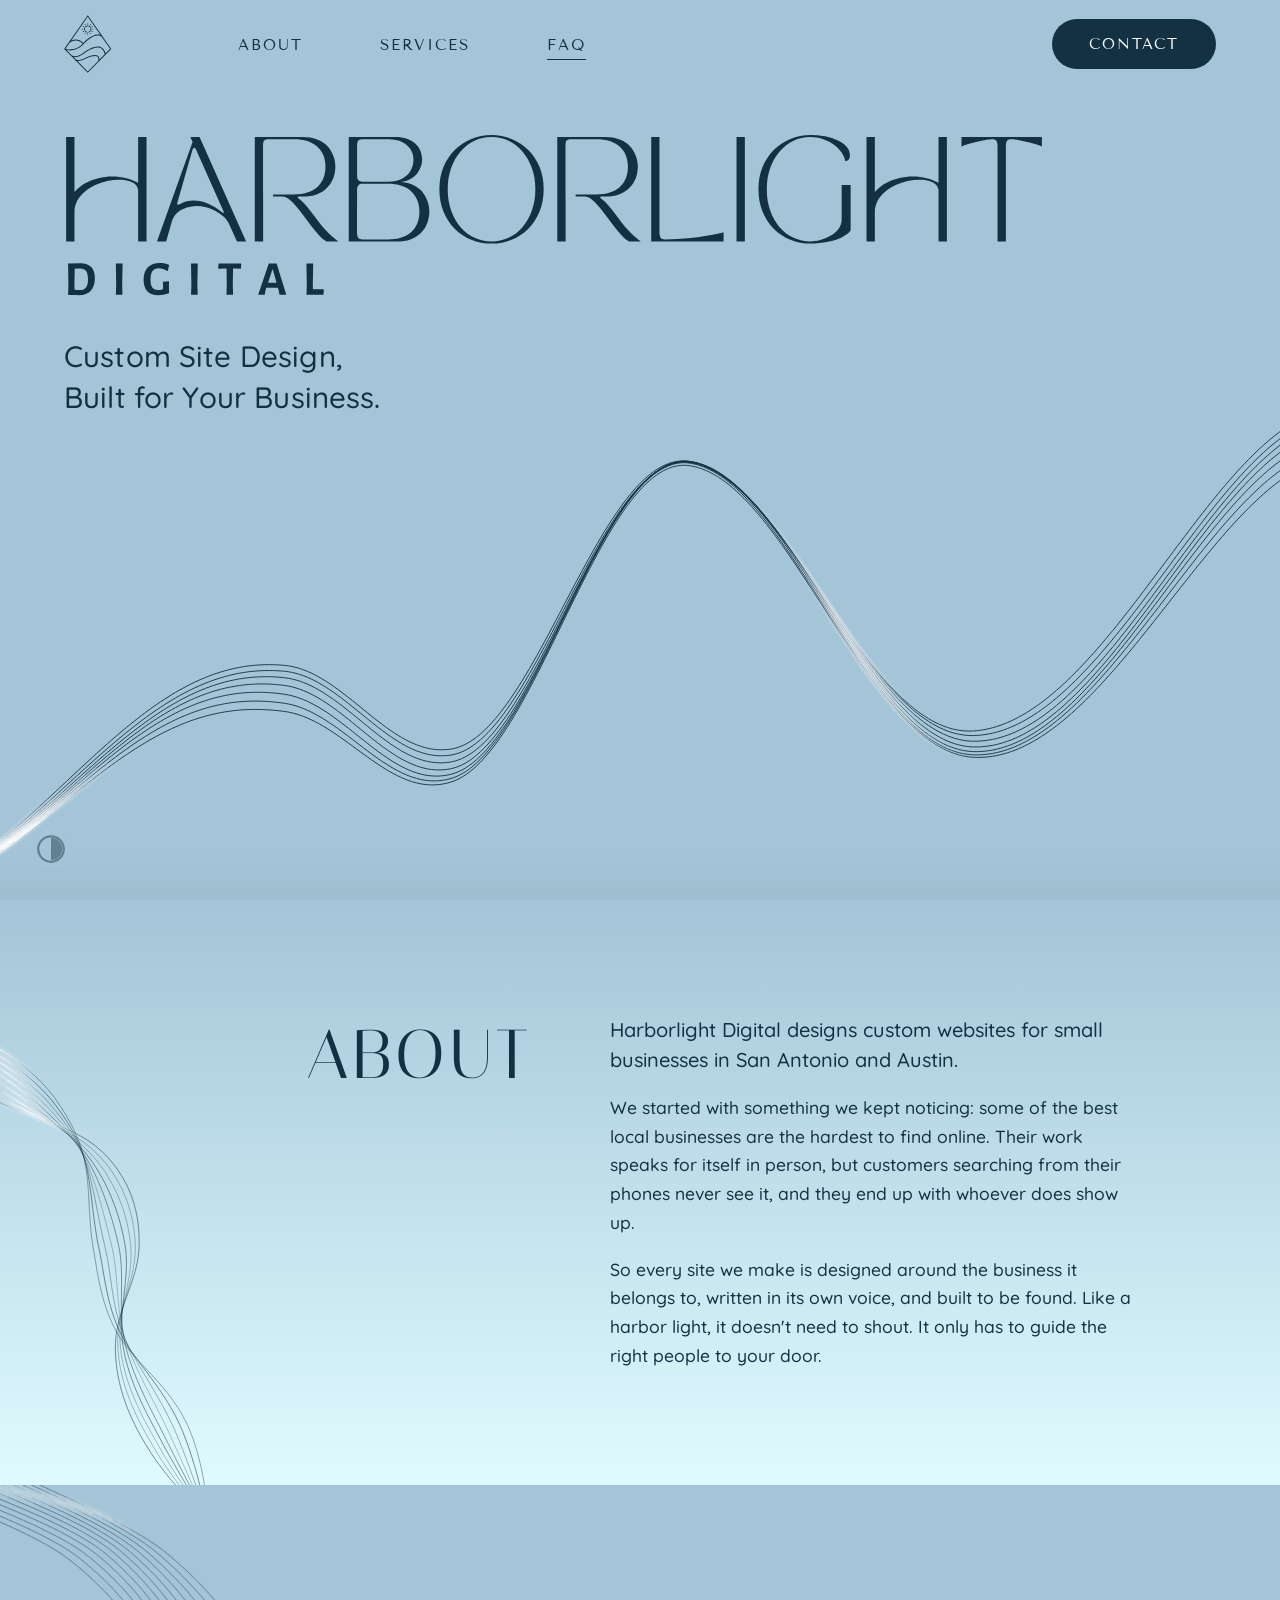
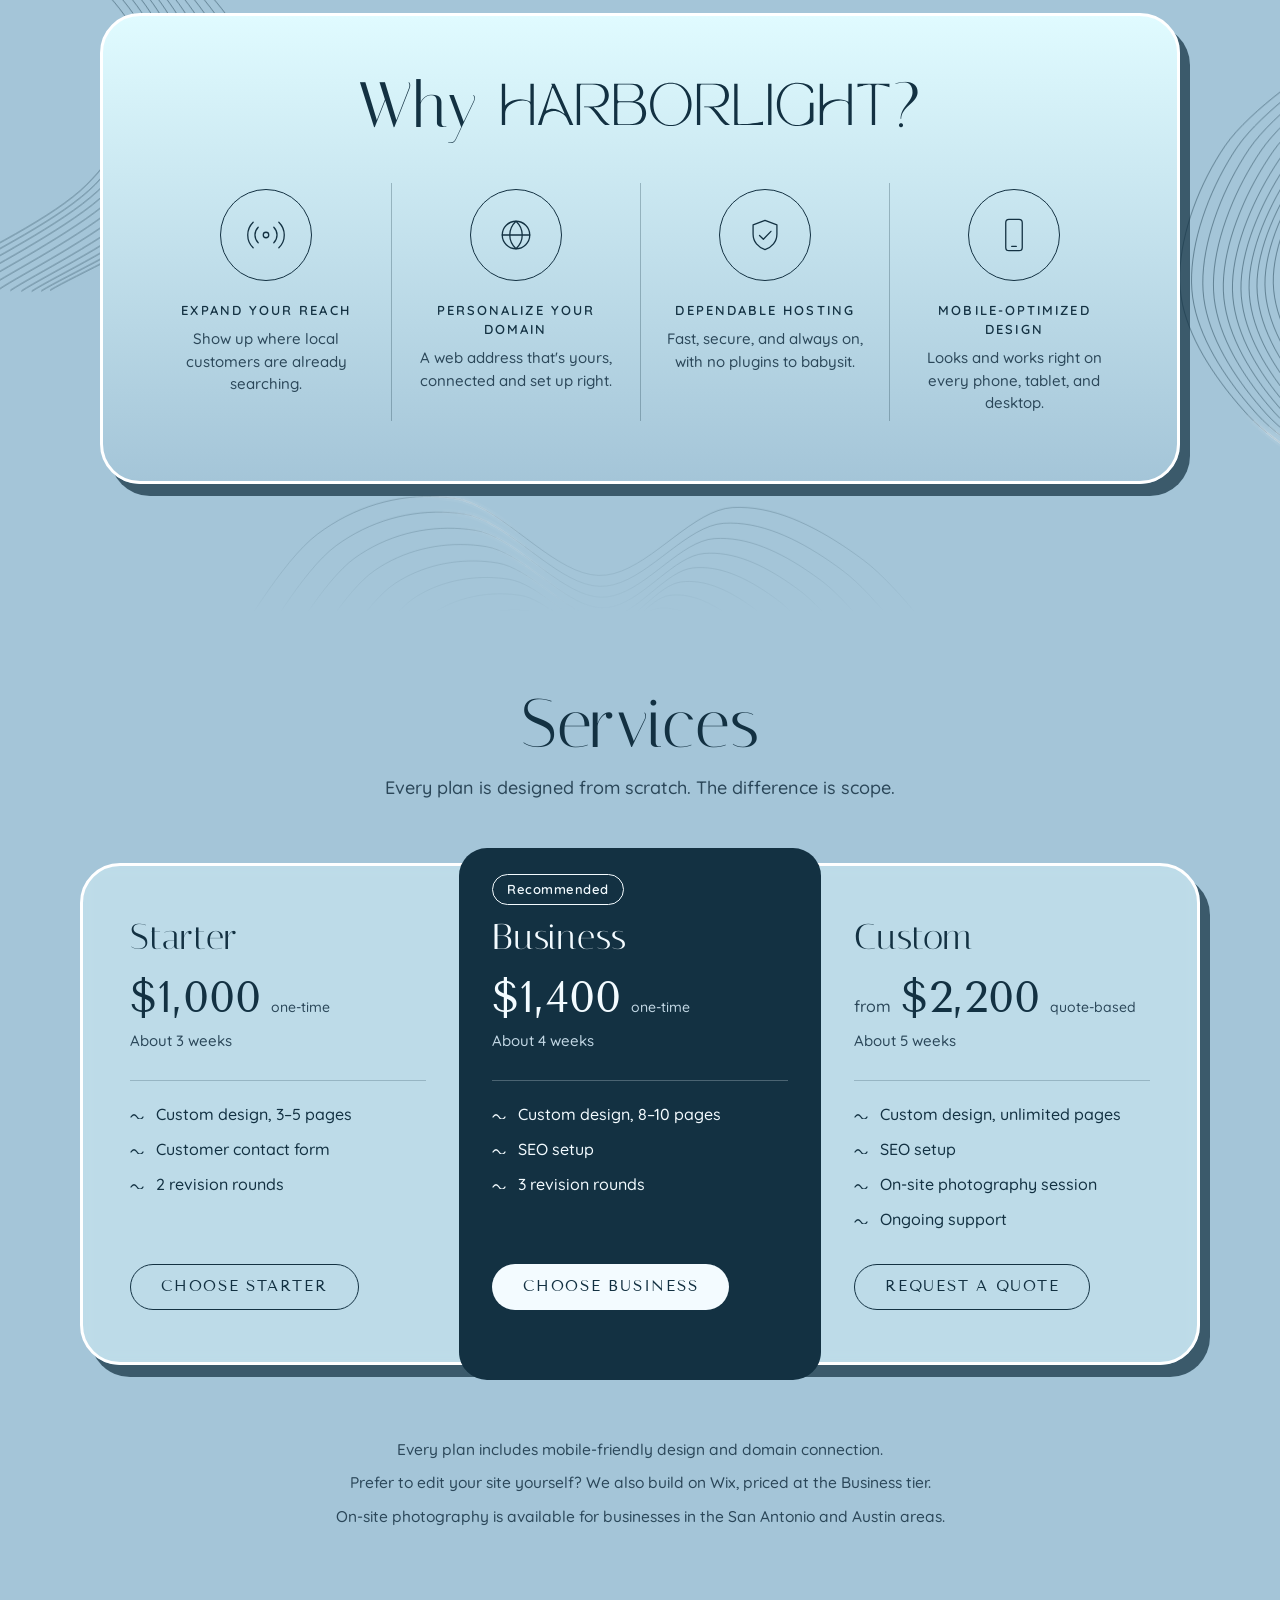
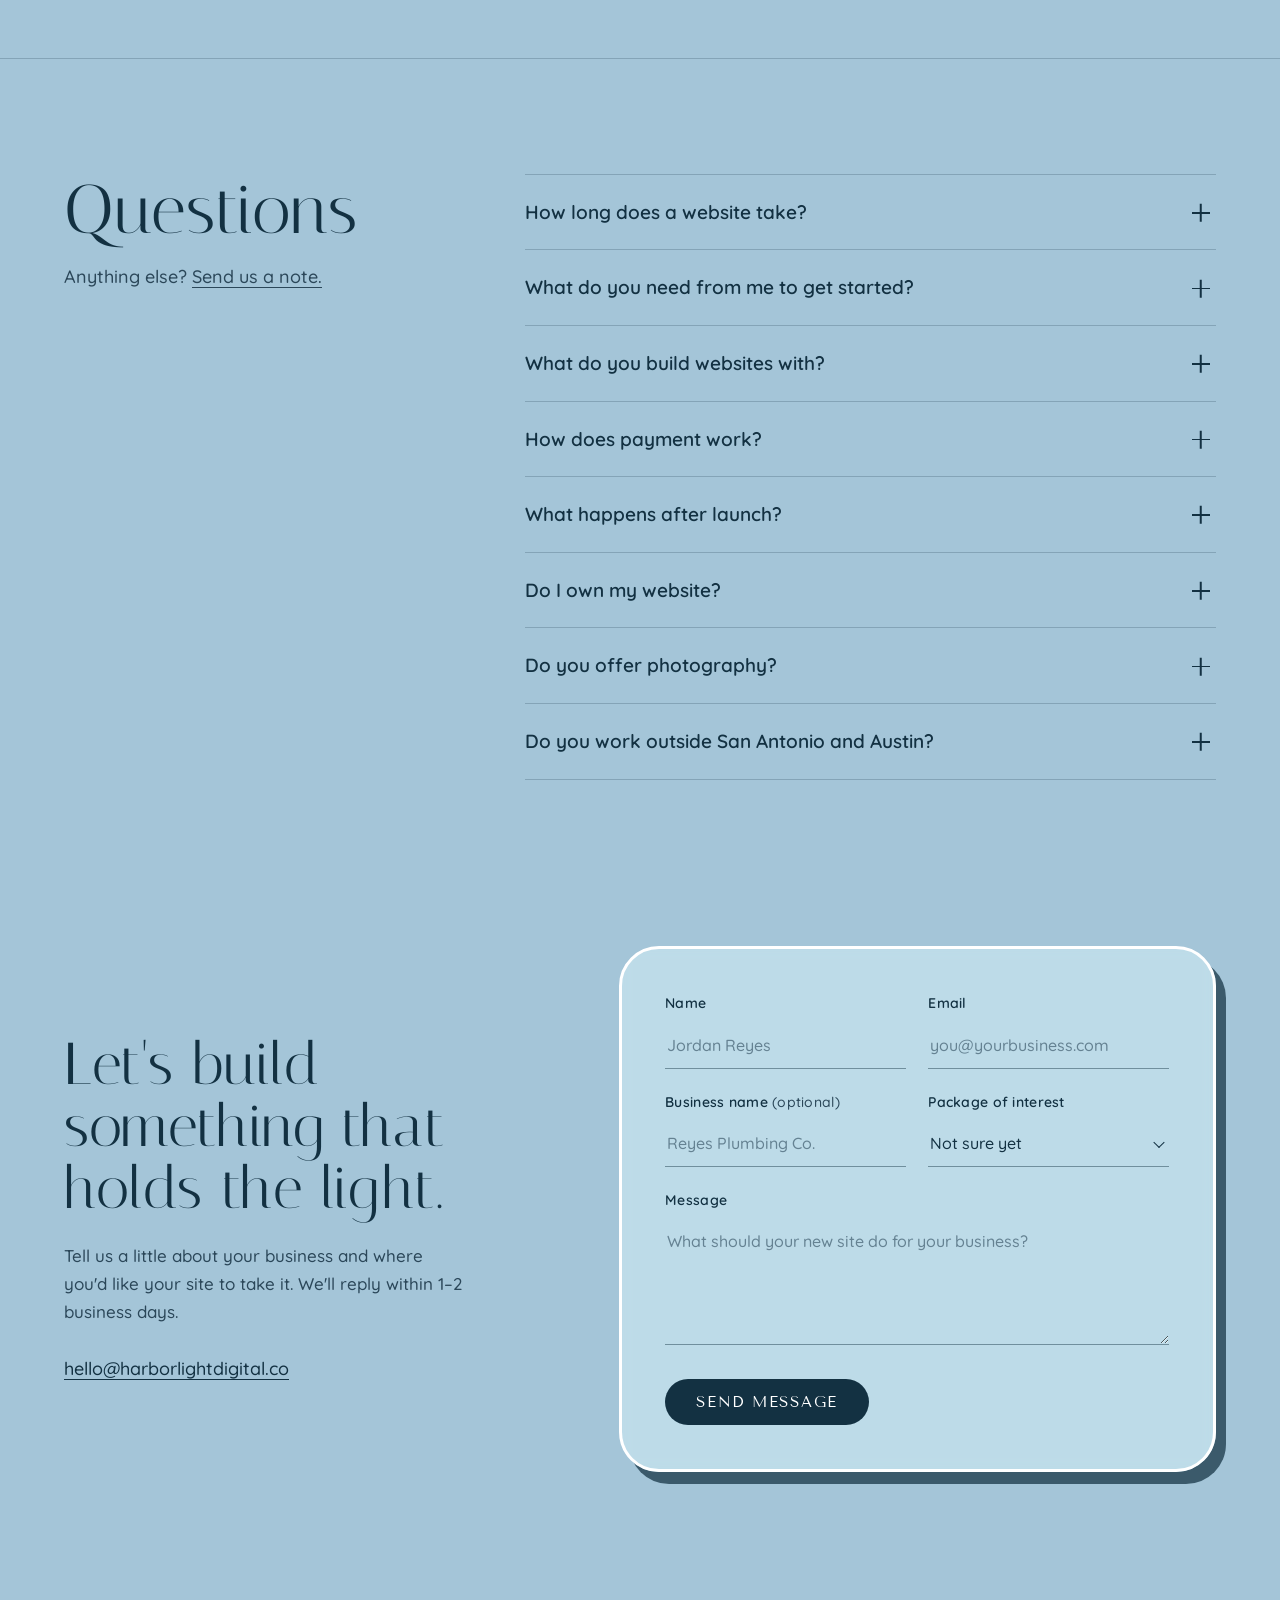
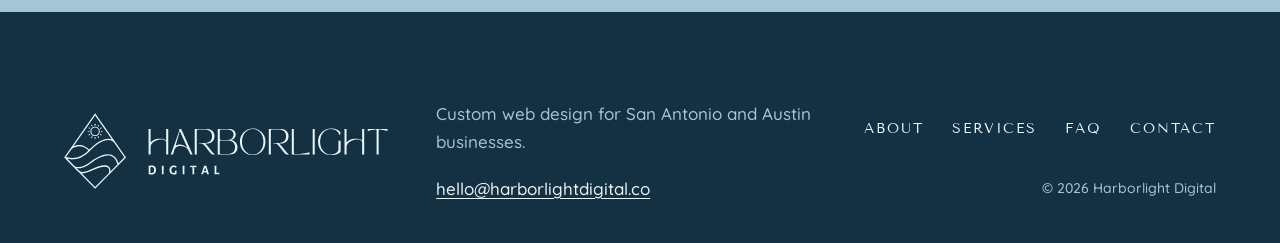
==== index.html @ 5f859af9 "Launch Harborlight Digital website" ====
<!doctype html>
<html lang="en">
<head>
  <meta charset="utf-8">
  <meta name="viewport" content="width=device-width, initial-scale=1">
  <title>Harborlight Digital | Custom Websites for San Antonio &amp; Austin Businesses</title>
  <meta name="description" content="Harborlight Digital designs custom websites for small businesses in San Antonio and Austin. Built to be found, designed around your business, supported after launch.">
  <link rel="canonical" href="https://harborlightdigital.co/">
  <meta name="theme-color" content="#a4c5d8" media="(prefers-color-scheme: light)">
  <meta name="theme-color" content="#1a3141" media="(prefers-color-scheme: dark)">

  <meta property="og:type" content="website">
  <meta property="og:site_name" content="Harborlight Digital">
  <meta property="og:title" content="Harborlight Digital | Custom Site Design, Built for Your Business">
  <meta property="og:description" content="Custom websites for small businesses in San Antonio and Austin.">
  <meta property="og:url" content="https://harborlightdigital.co/">
  <meta property="og:image" content="https://harborlightdigital.co/og-image.png">
  <meta name="twitter:card" content="summary_large_image">

  <link rel="icon" href="favicon.svg" type="image/svg+xml">
  <link rel="icon" href="favicon-32.png" sizes="32x32" type="image/png">
  <link rel="apple-touch-icon" href="apple-touch-icon.png">

  <link rel="preload" href="italiana-400.woff2" as="font" type="font/woff2" crossorigin>
  <link rel="preload" href="quicksand-500.woff2" as="font" type="font/woff2" crossorigin>
  <link rel="stylesheet" href="styles.css">

  <script>
    /* Set the theme before the page paints: saved choice first, then the device setting. */
    (function () {
      var saved = null;
      try { saved = localStorage.getItem('hl-theme'); } catch (e) {}
      var dark = saved ? saved === 'dark' : window.matchMedia('(prefers-color-scheme: dark)').matches;
      document.documentElement.setAttribute('data-theme', dark ? 'dark' : 'light');
    })();
  </script>

  <script type="application/ld+json">
  {
    "@context": "https://schema.org",
    "@type": "ProfessionalService",
    "name": "Harborlight Digital",
    "url": "https://harborlightdigital.co/",
    "logo": "https://harborlightdigital.co/logo-mark.svg",
    "description": "Custom website design for small businesses in San Antonio and Austin.",
    "email": "hello@harborlightdigital.co",
    "areaServed": [
      { "@type": "City", "name": "San Antonio" },
      { "@type": "City", "name": "Austin" }
    ],
    "priceRange": "$1,000 - $2,200+"
  }
  </script>
</head>
<body>
<svg class="sprite" aria-hidden="true" focusable="false" xmlns="http://www.w3.org/2000/svg"><symbol id="hl-mark" viewBox="398.8 320.9 702.5 858.2"><g fill="currentColor"><path d="M 969.33 636.99 L 750 322.93 L 400.78 822.99 L 552.95 977.31 C 554.68 979.18 556.42 980.95 558.16 982.61 L 750 1177.14 L 1099.22 822.99 L 969.86 637.76 L 970 637.61 C 969.78 637.4 969.55 637.2 969.33 636.99 Z M 938.27 617.61 C 925.53 612.8 911.34 610.46 896.07 610.77 C 853.04 611.64 781.75 633.88 684.93 733.73 C 675.87 724.56 656.38 707.1 629.16 694.95 C 599.5 681.72 555.81 673.04 505.84 697.64 L 750 348.01 Z M 486.63 726.86 C 531.2 694.5 576.93 688.32 622.54 708.48 C 647.9 719.7 666.32 736.36 674.45 744.58 C 621.29 798.49 561.79 827.01 497.5 829.39 C 461.68 830.73 433.98 823.12 421.25 818.74 L 486.01 726.02 Z M 562.35 965.3 L 561.78 965.81 L 540.17 943.9 C 546.68 945.12 554.28 945.96 562.92 945.96 C 591.52 945.96 637.89 936.47 696.4 891.29 C 740.68 857.1 852.02 780.36 929.24 806.28 C 963.83 817.89 988.33 849.37 1002.07 899.85 L 1003.71 899.4 L 923.79 980.45 C 924.69 955.06 917.64 936.36 902.65 924.77 C 864.67 895.38 787.27 921.26 729.04 948.14 C 619.41 998.73 590.06 996.62 562.35 965.3 Z M 597.61 1002.14 C 601.04 1002.6 604.57 1002.84 608.25 1002.84 C 610.87 1002.84 613.56 1002.73 616.32 1002.51 C 642.42 1000.44 678.02 988.26 735.34 961.8 C 812.33 926.28 868.47 917.35 893.44 936.67 C 907.34 947.42 911.84 967.92 906.89 997.58 L 750 1156.68 Z M 1080.61 821.42 L 1014.46 888.5 C 998.92 837.17 971.89 804.71 934.03 792.01 C 852.97 764.8 744.59 835.07 687.2 879.39 C 632.66 921.5 590.16 930.65 564.12 930.91 C 536.22 931.19 520.78 921.59 520.63 921.49 L 519.62 923.07 L 436.46 838.73 C 450.12 841.88 468.05 844.61 489.07 844.61 C 491.75 844.61 494.48 844.56 497.25 844.47 C 545.83 842.83 618.75 825.1 690.28 749.88 C 730.65 707.43 769.95 675.25 807.09 654.23 C 839.42 635.93 869.45 626.38 896.36 625.83 C 921.86 625.32 943.72 633.12 959.51 648.43 L 959.66 648.27 Z M 1080.61 821.42 "/><path d="M 749.98 475.42 C 720.75 475.42 696.95 499.21 696.95 528.46 C 696.95 557.7 720.75 581.52 749.98 581.52 C 779.23 581.52 803.05 557.7 803.05 528.46 C 803.05 499.21 779.23 475.42 749.98 475.42 Z M 749.98 570.9 C 726.59 570.9 707.54 551.86 707.54 528.46 C 707.54 505.06 726.59 486.01 749.98 486.01 C 773.38 486.01 792.43 505.06 792.43 528.46 C 792.43 551.86 773.38 570.9 749.98 570.9 Z M 749.98 570.9 "/><path d="M 749.98 464.8 C 752.91 464.8 755.29 462.42 755.29 459.5 L 755.29 448.91 C 755.29 445.98 752.93 443.6 749.98 443.6 C 747.04 443.6 744.68 445.98 744.68 448.91 L 744.68 459.52 C 744.68 462.45 747.07 464.8 749.98 464.8 Z M 749.98 464.8 "/><path d="M 710.91 471.41 C 711.89 473.12 713.66 474.05 715.52 474.05 C 716.42 474.05 717.34 473.82 718.16 473.34 C 720.69 471.88 721.56 468.62 720.1 466.1 L 714.79 456.91 C 713.33 454.38 710.07 453.51 707.54 454.97 C 705.02 456.43 704.14 459.69 705.61 462.22 Z M 710.91 471.41 "/><path d="M 692.94 489.38 L 683.75 484.07 C 681.22 482.61 677.96 483.48 676.5 486.01 C 675.04 488.54 675.91 491.8 678.44 493.26 L 687.62 498.57 C 688.47 499.05 689.37 499.27 690.27 499.27 C 692.09 499.27 693.89 498.32 694.88 496.63 C 696.34 494.1 695.46 490.84 692.94 489.38 Z M 692.94 489.38 "/><path d="M 686.34 528.46 C 686.34 525.54 683.95 523.15 681.03 523.15 L 670.44 523.15 C 667.52 523.15 665.12 525.54 665.12 528.46 C 665.12 531.38 667.52 533.77 670.44 533.77 L 681.05 533.77 C 683.98 533.77 686.34 531.41 686.34 528.46 Z M 686.34 528.46 "/><path d="M 687.62 558.34 L 678.44 563.65 C 675.91 565.11 675.04 568.37 676.5 570.9 C 677.48 572.61 679.26 573.54 681.11 573.54 C 682.01 573.54 682.94 573.32 683.75 572.84 L 692.94 567.53 C 695.46 566.07 696.34 562.81 694.88 560.28 C 693.41 557.75 690.16 556.88 687.62 558.34 Z M 687.62 558.34 "/><path d="M 718.16 583.6 C 715.63 582.14 712.38 583.01 710.91 585.54 L 705.63 594.72 C 704.17 597.25 705.04 600.51 707.57 601.97 C 708.41 602.45 709.31 602.67 710.21 602.67 C 712.04 602.67 713.84 601.71 714.82 600.03 L 720.12 590.84 C 721.59 588.29 720.71 585.06 718.16 583.6 Z M 718.16 583.6 "/><path d="M 749.98 592.11 C 747.07 592.11 744.68 594.5 744.68 597.42 L 744.68 608.04 C 744.68 610.96 747.07 613.34 749.98 613.34 C 752.91 613.34 755.29 610.96 755.29 608.04 L 755.29 597.42 C 755.29 594.5 752.93 592.11 749.98 592.11 Z M 749.98 592.11 "/><path d="M 789.06 585.54 C 787.6 583.01 784.34 582.14 781.81 583.6 C 779.29 585.06 778.41 588.32 779.88 590.84 L 785.18 600.03 C 786.16 601.74 787.93 602.67 789.79 602.67 C 790.69 602.67 791.61 602.45 792.43 601.97 C 794.96 600.51 795.83 597.25 794.37 594.72 Z M 789.06 585.54 "/><path d="M 821.56 563.65 L 812.37 558.34 C 809.84 556.88 806.59 557.75 805.12 560.28 C 803.66 562.81 804.54 566.07 807.06 567.53 L 816.25 572.84 C 817.09 573.32 817.99 573.54 818.89 573.54 C 820.71 573.54 822.51 572.59 823.5 570.9 C 824.96 568.37 824.09 565.11 821.56 563.65 Z M 821.56 563.65 "/><path d="M 829.56 523.15 L 818.95 523.15 C 816.02 523.15 813.64 525.54 813.64 528.46 C 813.64 531.38 816.02 533.77 818.95 533.77 L 829.56 533.77 C 832.48 533.77 834.87 531.38 834.87 528.46 C 834.87 525.54 832.48 523.15 829.56 523.15 Z M 829.56 523.15 "/><path d="M 809.7 499.3 C 810.6 499.3 811.53 499.07 812.34 498.6 L 821.53 493.29 C 824.06 491.83 824.93 488.57 823.47 486.04 C 822.01 483.51 818.75 482.64 816.22 484.1 L 807.06 489.38 C 804.54 490.84 803.66 494.1 805.12 496.63 C 806.11 498.34 807.88 499.3 809.7 499.3 Z M 809.7 499.3 "/><path d="M 781.81 473.34 C 782.65 473.82 783.55 474.05 784.45 474.05 C 786.28 474.05 788.07 473.09 789.06 471.41 L 794.37 462.22 C 795.83 459.69 794.96 456.43 792.43 454.97 C 789.9 453.51 786.64 454.38 785.18 456.91 L 779.88 466.1 C 778.41 468.62 779.29 471.88 781.81 473.34 Z M 781.81 473.34 "/></g></symbol><symbol id="hl-word" viewBox="270.7 991.4 947.2 109.0"><g fill="currentColor"><path transform="matrix(1, 0, 0, 1, 263, 992) translate(1.647517, 104.285613)" d="M 16.14 0 L 8.08 0 L 8.08 -100.92 L 16.14 -100.92 L 16.14 -47.84 C 19.11 -51.27 22.58 -54.08 26.55 -56.27 C 30.52 -58.45 34.75 -60.08 39.25 -61.16 C 43.76 -62.23 48.3 -62.77 52.89 -62.77 C 57.46 -62.77 61.87 -62.26 66.11 -61.25 C 70.35 -60.25 74.21 -58.77 77.7 -56.81 L 77.7 -100.92 L 85.78 -100.92 L 85.78 0 L 77.7 0 L 77.7 -48.64 C 77.7 -51.13 76.88 -53.2 75.23 -54.84 C 73.59 -56.5 71.38 -57.73 68.62 -58.53 C 65.86 -59.34 62.73 -59.75 59.23 -59.75 C 55.61 -59.75 51.8 -59.31 47.83 -58.44 C 43.86 -57.56 40.01 -56.27 36.28 -54.55 C 32.55 -52.83 29.16 -50.71 26.09 -48.19 C 23.03 -45.66 20.6 -42.74 18.81 -39.41 C 17.03 -36.08 16.14 -32.4 16.14 -28.36 Z M 16.14 0 "/><path transform="matrix(1, 0, 0, 1, 263, 992) translate(95.502014, 104.285613)" d="M 10.91 0 L 2.02 0 L 36.44 -96.17 L 34.31 -100.92 L 43.19 -100.92 L 88.2 0 L 79.33 0 L 71.95 -16.45 C 70.74 -19.21 68.96 -21.7 66.61 -23.92 C 64.25 -26.14 61.59 -28.02 58.62 -29.56 C 55.66 -31.11 52.6 -32.29 49.44 -33.09 C 46.28 -33.91 43.29 -34.31 40.47 -34.31 C 37.24 -34.31 34.05 -33.8 30.92 -32.8 C 27.8 -31.79 24.75 -30.21 21.8 -28.06 C 20.72 -27.25 19.64 -25.91 18.56 -24.06 C 17.49 -22.22 16.72 -20.49 16.25 -18.88 Z M 21.91 -38.25 C 21.43 -36.44 21.59 -35.53 22.41 -35.53 C 22.81 -35.53 23.55 -35.8 24.62 -36.33 C 26.64 -37.47 28.73 -38.3 30.88 -38.8 C 33.03 -39.3 35.22 -39.56 37.44 -39.56 C 42.22 -39.56 46.93 -38.55 51.56 -36.53 C 56.21 -34.51 60.45 -31.92 64.28 -28.77 C 65.43 -27.82 66.15 -27.46 66.45 -27.7 C 66.75 -27.94 66.6 -28.73 66 -30.08 L 39.97 -88.41 C 39.36 -89.82 38.72 -90.53 38.05 -90.53 C 37.37 -90.53 36.77 -89.72 36.23 -88.11 Z M 21.91 -38.25 "/><path transform="matrix(1, 0, 0, 1, 263, 992) translate(184.007815, 104.285613)" d="M 8.08 0 L 8.08 -100.92 L 54.5 -100.92 C 59.61 -100.92 64 -100.27 67.67 -98.95 C 71.34 -97.64 74.35 -95.91 76.7 -93.75 C 79.05 -91.6 80.92 -89.23 82.3 -86.64 C 83.68 -84.05 84.64 -81.49 85.17 -78.97 C 85.71 -76.45 85.98 -74.18 85.98 -72.16 C 85.98 -70.13 85.71 -67.86 85.17 -65.34 C 84.64 -62.82 83.68 -60.3 82.3 -57.78 C 80.92 -55.26 79.05 -52.92 76.7 -50.77 C 74.35 -48.61 71.35 -46.86 67.72 -45.52 C 64.08 -44.17 59.68 -43.46 54.5 -43.39 L 51.58 -43.39 C 50.09 -43.39 49.41 -43.16 49.55 -42.69 C 49.68 -42.22 50.36 -41.52 51.58 -40.58 C 54.4 -38.35 57.27 -35.38 60.2 -31.69 C 63.13 -27.99 66.44 -23.65 70.14 -18.67 C 72.22 -15.91 74.43 -13.29 76.75 -10.8 C 79.07 -8.3 81.29 -6.13 83.41 -4.28 C 85.53 -2.44 87.33 -1.01 88.81 0 L 77.41 0 C 75.05 -1.41 72.63 -3.45 70.14 -6.11 C 67.65 -8.77 65.16 -11.74 62.67 -15.03 C 60.18 -18.33 57.71 -21.63 55.25 -24.92 C 52.8 -28.22 50.39 -31.27 48.03 -34.06 C 45.68 -36.85 43.39 -39.1 41.17 -40.81 C 38.95 -42.53 36.83 -43.39 34.81 -43.39 L 25.84 -43.39 L 25.84 -45.42 L 45.61 -45.42 C 55.7 -45.42 63.35 -47.82 68.56 -52.62 C 73.78 -57.44 76.39 -63.95 76.39 -72.16 C 76.39 -80.36 73.78 -86.88 68.56 -91.69 C 63.35 -96.5 55.7 -98.91 45.61 -98.91 L 21.39 -98.91 C 19.58 -98.91 18.23 -98.54 17.36 -97.8 C 16.48 -97.05 16.05 -95.3 16.05 -92.55 C 16.05 -92.14 16.05 -90.54 16.05 -87.75 C 16.05 -84.96 16.05 -81.32 16.05 -76.84 C 16.05 -72.38 16.05 -67.41 16.05 -61.97 C 16.05 -56.52 16.06 -50.91 16.09 -45.16 C 16.12 -39.41 16.14 -33.84 16.14 -28.45 C 16.14 -23.08 16.14 -18.25 16.14 -13.97 C 16.14 -9.7 16.14 -6.3 16.14 -3.78 C 16.14 -1.26 16.14 0 16.14 0 Z M 8.08 0 "/><path transform="matrix(1, 0, 0, 1, 263, 992) translate(274.834729, 104.285613)" d="M 54.5 0 L 8.08 0 L 8.08 -100.92 L 52.28 -100.92 C 57.05 -100.92 61.05 -100.36 64.28 -99.25 C 67.51 -98.14 70.1 -96.72 72.05 -94.97 C 74 -93.22 75.49 -91.33 76.5 -89.31 C 77.51 -87.29 78.18 -85.34 78.52 -83.45 C 78.85 -81.58 79.02 -79.97 79.02 -78.62 C 79.02 -77.13 78.7 -75.33 78.06 -73.22 C 77.43 -71.1 76.35 -68.95 74.83 -66.77 C 73.32 -64.58 71.21 -62.62 68.52 -60.91 C 65.83 -59.19 62.47 -58.02 58.44 -57.42 C 64.02 -56.95 68.61 -55.67 72.2 -53.58 C 75.8 -51.49 78.62 -48.97 80.64 -46.02 C 82.66 -43.05 84.05 -40.05 84.83 -36.98 C 85.6 -33.92 85.98 -31.18 85.98 -28.77 C 85.98 -26.74 85.71 -24.47 85.17 -21.95 C 84.64 -19.43 83.68 -16.89 82.3 -14.33 C 80.92 -11.77 79.05 -9.41 76.7 -7.22 C 74.35 -5.03 71.35 -3.28 67.72 -1.97 C 64.08 -0.66 59.68 0 54.5 0 Z M 16.05 -8.88 C 16.05 -6.19 16.48 -4.37 17.36 -3.42 C 18.23 -2.48 19.58 -2.02 21.39 -2.02 L 45.61 -2.02 C 55.7 -2.02 63.35 -4.42 68.56 -9.23 C 73.78 -14.05 76.39 -20.55 76.39 -28.77 C 76.39 -36.97 73.78 -43.53 68.56 -48.44 C 63.35 -53.35 55.7 -55.81 45.61 -55.81 L 21.19 -55.81 C 19.71 -55.81 18.49 -55.35 17.55 -54.44 C 16.61 -53.53 16.14 -52.3 16.14 -50.77 C 16.14 -45.52 16.12 -40.45 16.09 -35.58 C 16.06 -30.7 16.05 -26.33 16.05 -22.45 C 16.05 -18.59 16.05 -15.44 16.05 -13.02 C 16.05 -10.6 16.05 -9.22 16.05 -8.88 Z M 16.14 -94.06 L 16.14 -62.88 C 16.14 -61.39 16.61 -60.18 17.55 -59.23 C 18.49 -58.3 19.71 -57.83 21.19 -57.83 L 46.22 -57.83 C 51.53 -57.83 55.99 -58.79 59.59 -60.7 C 63.2 -62.62 65.94 -65.19 67.81 -68.42 C 69.7 -71.65 70.64 -75.15 70.64 -78.92 C 70.64 -82.69 69.7 -86.09 67.81 -89.11 C 65.94 -92.14 63.2 -94.53 59.59 -96.28 C 55.99 -98.03 51.53 -98.91 46.22 -98.91 L 21.39 -98.91 C 19.85 -98.91 18.64 -98.58 17.77 -97.94 C 16.89 -97.3 16.35 -96.01 16.14 -94.06 Z M 16.14 -94.06 "/><path transform="matrix(1, 0, 0, 1, 263, 992) translate(365.459824, 104.285613)" d="M 55.41 2.02 C 48.48 2.02 41.97 0.77 35.88 -1.72 C 29.79 -4.21 24.44 -7.77 19.83 -12.41 C 15.22 -17.05 11.61 -22.59 8.98 -29.02 C 6.36 -35.44 5.05 -42.59 5.05 -50.45 C 5.05 -58.33 6.36 -65.48 8.98 -71.91 C 11.61 -78.33 15.22 -83.86 19.83 -88.5 C 24.44 -93.14 29.79 -96.71 35.88 -99.2 C 41.97 -101.69 48.48 -102.94 55.41 -102.94 C 62.33 -102.94 68.84 -101.69 74.92 -99.2 C 81.02 -96.71 86.38 -93.14 91.03 -88.5 C 95.68 -83.86 99.3 -78.33 101.92 -71.91 C 104.55 -65.48 105.86 -58.33 105.86 -50.45 C 105.86 -42.59 104.55 -35.44 101.92 -29.02 C 99.3 -22.59 95.68 -17.05 91.03 -12.41 C 86.38 -7.77 81.02 -4.21 74.92 -1.72 C 68.84 0.77 62.33 2.02 55.41 2.02 Z M 13.12 -50.45 C 13.12 -42.92 14.22 -36.06 16.41 -29.88 C 18.59 -23.69 21.63 -18.35 25.53 -13.88 C 29.44 -9.41 33.93 -5.97 39 -3.58 C 44.08 -1.19 49.55 0 55.41 0 C 61.26 0 66.74 -1.19 71.86 -3.58 C 76.97 -5.97 81.46 -9.41 85.33 -13.88 C 89.19 -18.35 92.23 -23.69 94.45 -29.88 C 96.68 -36.06 97.8 -42.92 97.8 -50.45 C 97.8 -58.05 96.68 -64.94 94.45 -71.09 C 92.23 -77.25 89.19 -82.56 85.33 -87.03 C 81.46 -91.51 76.97 -94.94 71.86 -97.33 C 66.74 -99.72 61.26 -100.92 55.41 -100.92 C 49.55 -100.92 44.08 -99.72 39 -97.33 C 33.93 -94.94 29.44 -91.51 25.53 -87.03 C 21.63 -82.56 18.59 -77.25 16.41 -71.09 C 14.22 -64.94 13.12 -58.05 13.12 -50.45 Z M 13.12 -50.45 "/><path transform="matrix(1, 0, 0, 1, 263, 992) translate(476.369588, 104.285613)" d="M 8.08 0 L 8.08 -100.92 L 54.5 -100.92 C 59.61 -100.92 64 -100.27 67.67 -98.95 C 71.34 -97.64 74.35 -95.91 76.7 -93.75 C 79.05 -91.6 80.92 -89.23 82.3 -86.64 C 83.68 -84.05 84.64 -81.49 85.17 -78.97 C 85.71 -76.45 85.98 -74.18 85.98 -72.16 C 85.98 -70.13 85.71 -67.86 85.17 -65.34 C 84.64 -62.82 83.68 -60.3 82.3 -57.78 C 80.92 -55.26 79.05 -52.92 76.7 -50.77 C 74.35 -48.61 71.35 -46.86 67.72 -45.52 C 64.08 -44.17 59.68 -43.46 54.5 -43.39 L 51.58 -43.39 C 50.09 -43.39 49.41 -43.16 49.55 -42.69 C 49.68 -42.22 50.36 -41.52 51.58 -40.58 C 54.4 -38.35 57.27 -35.38 60.2 -31.69 C 63.13 -27.99 66.44 -23.65 70.14 -18.67 C 72.22 -15.91 74.43 -13.29 76.75 -10.8 C 79.07 -8.3 81.29 -6.13 83.41 -4.28 C 85.53 -2.44 87.33 -1.01 88.81 0 L 77.41 0 C 75.05 -1.41 72.63 -3.45 70.14 -6.11 C 67.65 -8.77 65.16 -11.74 62.67 -15.03 C 60.18 -18.33 57.71 -21.63 55.25 -24.92 C 52.8 -28.22 50.39 -31.27 48.03 -34.06 C 45.68 -36.85 43.39 -39.1 41.17 -40.81 C 38.95 -42.53 36.83 -43.39 34.81 -43.39 L 25.84 -43.39 L 25.84 -45.42 L 45.61 -45.42 C 55.7 -45.42 63.35 -47.82 68.56 -52.62 C 73.78 -57.44 76.39 -63.95 76.39 -72.16 C 76.39 -80.36 73.78 -86.88 68.56 -91.69 C 63.35 -96.5 55.7 -98.91 45.61 -98.91 L 21.39 -98.91 C 19.58 -98.91 18.23 -98.54 17.36 -97.8 C 16.48 -97.05 16.05 -95.3 16.05 -92.55 C 16.05 -92.14 16.05 -90.54 16.05 -87.75 C 16.05 -84.96 16.05 -81.32 16.05 -76.84 C 16.05 -72.38 16.05 -67.41 16.05 -61.97 C 16.05 -56.52 16.06 -50.91 16.09 -45.16 C 16.12 -39.41 16.14 -33.84 16.14 -28.45 C 16.14 -23.08 16.14 -18.25 16.14 -13.97 C 16.14 -9.7 16.14 -6.3 16.14 -3.78 C 16.14 -1.26 16.14 0 16.14 0 Z M 8.08 0 "/><path transform="matrix(1, 0, 0, 1, 263, 992) translate(567.196502, 104.285613)" d="M 78.02 0 L 8.08 0 L 8.08 -100.92 L 16.05 -100.92 L 16.05 -8.88 C 16.05 -6.19 16.48 -4.37 17.36 -3.42 C 18.23 -2.48 19.58 -2.02 21.39 -2.02 C 25.1 -2.02 29.07 -2.15 33.3 -2.42 C 37.54 -2.69 41.86 -3.05 46.27 -3.48 C 50.68 -3.92 54.91 -4.44 58.94 -5.05 C 62.98 -5.65 66.64 -6.29 69.94 -6.95 C 73.24 -7.63 75.93 -8.3 78.02 -8.98 Z M 78.02 0 "/><path transform="matrix(1, 0, 0, 1, 263, 992) translate(649.647138, 104.285613)" d="M 8.08 0 L 8.08 -100.92 L 16.14 -100.92 L 16.14 0 Z M 8.08 0 "/><path transform="matrix(1, 0, 0, 1, 263, 992) translate(673.867681, 104.285613)" d="M 5.05 -50.45 C 5.05 -58.33 6.36 -65.48 8.98 -71.91 C 11.61 -78.33 15.22 -83.86 19.83 -88.5 C 24.44 -93.14 29.79 -96.71 35.88 -99.2 C 41.97 -101.69 48.48 -102.94 55.41 -102.94 C 59.98 -102.94 64.52 -102.52 69.03 -101.67 C 73.54 -100.84 77.63 -99.59 81.3 -97.94 C 84.96 -96.29 87.91 -94.24 90.12 -91.78 C 92.34 -89.33 93.45 -86.49 93.45 -83.27 C 93.45 -81.38 93.06 -80.05 92.28 -79.27 C 91.51 -78.49 90.75 -78.04 90.02 -77.91 C 89.27 -77.77 88.91 -77.7 88.91 -77.7 C 88.51 -80.54 87.37 -83.33 85.48 -86.08 C 83.6 -88.84 81.12 -91.33 78.06 -93.55 C 75 -95.77 71.53 -97.56 67.66 -98.91 C 63.79 -100.25 59.71 -100.92 55.41 -100.92 C 49.55 -100.92 44.08 -99.72 39 -97.33 C 33.93 -94.94 29.44 -91.51 25.53 -87.03 C 21.63 -82.56 18.59 -77.25 16.41 -71.09 C 14.22 -64.94 13.12 -58.05 13.12 -50.45 C 13.12 -42.92 14.22 -36.06 16.41 -29.88 C 18.59 -23.69 21.63 -18.35 25.53 -13.88 C 29.44 -9.41 33.93 -5.97 39 -3.58 C 44.08 -1.19 49.55 0 55.41 0 C 58.16 0 61.26 -0.47 64.69 -1.41 C 68.12 -2.35 71.42 -3.73 74.58 -5.55 C 77.74 -7.37 80.35 -9.59 82.41 -12.2 C 84.46 -14.83 85.48 -17.79 85.48 -21.09 L 85.48 -54.7 L 94.16 -54.7 L 94.16 -10.8 C 92.54 -8.3 89.77 -6.1 85.83 -4.19 C 81.9 -2.27 77.29 -0.76 72 0.34 C 66.72 1.46 61.19 2.02 55.41 2.02 C 48.48 2.02 41.97 0.77 35.88 -1.72 C 29.79 -4.21 24.44 -7.77 19.83 -12.41 C 15.22 -17.05 11.61 -22.59 8.98 -29.02 C 6.36 -35.44 5.05 -42.59 5.05 -50.45 Z M 5.05 -50.45 "/><path transform="matrix(1, 0, 0, 1, 263, 992) translate(775.291089, 104.285613)" d="M 16.14 0 L 8.08 0 L 8.08 -100.92 L 16.14 -100.92 L 16.14 -47.84 C 19.11 -51.27 22.58 -54.08 26.55 -56.27 C 30.52 -58.45 34.75 -60.08 39.25 -61.16 C 43.76 -62.23 48.3 -62.77 52.89 -62.77 C 57.46 -62.77 61.87 -62.26 66.11 -61.25 C 70.35 -60.25 74.21 -58.77 77.7 -56.81 L 77.7 -100.92 L 85.78 -100.92 L 85.78 0 L 77.7 0 L 77.7 -48.64 C 77.7 -51.13 76.88 -53.2 75.23 -54.84 C 73.59 -56.5 71.38 -57.73 68.62 -58.53 C 65.86 -59.34 62.73 -59.75 59.23 -59.75 C 55.61 -59.75 51.8 -59.31 47.83 -58.44 C 43.86 -57.56 40.01 -56.27 36.28 -54.55 C 32.55 -52.83 29.16 -50.71 26.09 -48.19 C 23.03 -45.66 20.6 -42.74 18.81 -39.41 C 17.03 -36.08 16.14 -32.4 16.14 -28.36 Z M 16.14 0 "/><path transform="matrix(1, 0, 0, 1, 263, 992) translate(869.145586, 104.285613)" d="M 6.06 -100.92 L 83.77 -100.92 L 83.77 -91.94 C 81.68 -92.88 79.18 -93.76 76.25 -94.56 C 73.32 -95.38 70.36 -96.11 67.36 -96.78 C 64.37 -97.46 61.68 -97.98 59.28 -98.34 C 56.89 -98.72 55.23 -98.91 54.3 -98.91 C 52.48 -98.91 51.14 -98.45 50.27 -97.53 C 49.39 -96.62 48.95 -94.8 48.95 -92.05 L 48.95 0 L 40.88 0 L 40.88 -92.05 C 40.88 -94.8 40.44 -96.62 39.56 -97.53 C 38.69 -98.45 37.34 -98.91 35.53 -98.91 C 34.58 -98.91 32.91 -98.72 30.53 -98.34 C 28.14 -97.98 25.45 -97.46 22.45 -96.78 C 19.46 -96.11 16.5 -95.38 13.58 -94.56 C 10.65 -93.76 8.14 -92.88 6.06 -91.94 Z M 6.06 -100.92 "/></g></symbol><symbol id="hl-digital" viewBox="626.4 1133.2 250.8 35.1"><g fill="currentColor"><path transform="translate(624.693266, 1165.835856)" d="M 15.86 -30.5 C 20.25 -30.5 23.63 -29.27 25.98 -26.83 C 28.34 -24.38 29.52 -20.86 29.52 -16.28 C 29.52 -10.91 28.2 -6.8 25.56 -3.95 C 22.93 -1.1 19.16 0.33 14.27 0.33 C 12.79 0.33 11.02 0.3 8.97 0.23 C 6.91 0.17 5.15 0.09 3.67 0 L 4 -9.03 L 3.67 -30.31 Z M 15.39 -4.61 C 20.38 -4.61 22.88 -8.02 22.88 -14.83 C 22.88 -18.54 22.27 -21.23 21.06 -22.91 C 19.85 -24.58 17.96 -25.42 15.39 -25.42 C 13.73 -25.42 11.96 -25.34 10.08 -25.19 L 9.8 -9.61 L 9.94 -4.94 C 12.13 -4.72 13.95 -4.61 15.39 -4.61 Z M 15.39 -4.61 "/><path transform="translate(670.78084, 1165.835856)" d="M 9.8 -9.61 L 10.08 0 L 3.67 0 L 4 -9.03 L 3.67 -30.31 L 10.17 -30.31 Z M 9.8 -9.61 "/><path transform="translate(699.921707, 1165.835856)" d="M 17.14 -30.69 C 20.43 -30.69 23.39 -30.08 26.03 -28.86 L 24.67 -23.11 L 24.06 -23.02 C 22.52 -23.9 21.14 -24.54 19.94 -24.92 C 18.73 -25.32 17.43 -25.52 16.05 -25.52 C 13.25 -25.52 11.21 -24.68 9.92 -23.02 C 8.64 -21.36 8 -18.63 8 -14.83 C 8 -12.32 8.27 -10.32 8.83 -8.84 C 9.38 -7.38 10.23 -6.3 11.39 -5.62 C 12.55 -4.95 14.09 -4.61 16 -4.61 C 16.66 -4.61 17.29 -4.66 17.86 -4.75 C 18.44 -4.84 19.16 -5.02 20.02 -5.27 L 20.11 -7.86 L 20.02 -12.66 L 25.89 -13.09 L 25.75 -8.84 L 25.89 -1.45 C 22.13 -0.2 18.66 0.42 15.48 0.42 C 10.77 0.42 7.23 -0.86 4.86 -3.44 C 2.49 -6.01 1.31 -9.7 1.31 -14.5 C 1.31 -19.74 2.69 -23.74 5.44 -26.52 C 8.19 -29.3 12.09 -30.69 17.14 -30.69 Z M 17.14 -30.69 "/><path transform="translate(743.326053, 1165.835856)" d="M 9.8 -9.61 L 10.08 0 L 3.67 0 L 4 -9.03 L 3.67 -30.31 L 10.17 -30.31 Z M 9.8 -9.61 "/><path transform="translate(772.46692, 1165.835856)" d="M 23.02 -29.8 L 22.64 -25.05 L 16.95 -25.33 L 15.06 -25.33 L 14.83 -9.61 L 15.11 0 L 8.7 0 L 9.03 -9.03 L 8.8 -25.33 L 6.92 -25.33 L 1.12 -25.05 L 0.7 -25.56 L 1.12 -30.31 L 22.64 -30.31 Z M 23.02 -29.8 "/><path transform="translate(811.399213, 1165.835856)" d="M 27.5 0 L 21 0 L 20.25 -3.95 L 19.44 -6.78 L 13.52 -6.92 L 8.28 -6.78 L 7.48 -4.28 L 6.69 0 L 0.38 0 L 10.64 -30.31 L 18.22 -30.31 Z M 18.08 -11.72 L 14.5 -24.34 L 14.08 -24.34 L 9.94 -11.72 L 13.98 -11.62 Z M 18.08 -11.72 "/><path transform="translate(854.897699, 1165.835856)" d="M 20.3 -4.75 L 19.86 0 L 3.48 0 L 3.81 -9.03 L 3.48 -30.31 L 9.98 -30.31 L 9.61 -9.61 L 9.75 -5.27 L 19.91 -5.27 Z M 20.3 -4.75 "/></g></symbol></svg>

<a class="skip-link" href="#main">Skip to content</a>

<header class="site-header" id="top">
  <div class="wrap header-inner">
    <a class="brand" href="#top" aria-label="Harborlight Digital, back to top">
      <svg class="brand-mark" viewBox="0 0 702.5 858.2" aria-hidden="true"><use href="#hl-mark" width="702.5" height="858.2"/></svg>
    </a>

    <button class="nav-toggle" type="button" aria-expanded="false" aria-controls="site-nav">
      <span class="sr-only">Menu</span>
      <span class="nav-toggle-lines" aria-hidden="true"></span>
    </button>

    <nav class="site-nav" id="site-nav" aria-label="Main">
      <ul>
        <li><a href="#about">About</a></li>
        <li><a href="#services">Services</a></li>
        <li><a href="#faq">FAQ</a></li>
        <!-- Testimonials: hidden until real client reviews are ready.
        <li><a href="#testimonials">Testimonials</a></li> -->
      </ul>
      <a class="btn btn-solid nav-cta" href="#contact">Contact</a>
    </nav>
  </div>
</header>

<main id="main">

  <!-- HERO -->
  <section class="hero" aria-labelledby="hero-title">
    <div class="wrap hero-copy">
      <h1 id="hero-title" class="hero-title">
        <span class="sr-only">Harborlight Digital</span>
        <!-- One-line "HARBORLIGHT DIGITAL" goes here once exported from Canva; see README. -->
        <svg class="hero-word" viewBox="0 0 947.2 109" aria-hidden="true"><use href="#hl-word" width="947.2" height="109"/></svg>
        <svg class="hero-digital" viewBox="0 0 250.8 35.1" aria-hidden="true"><use href="#hl-digital" width="250.8" height="35.1"/></svg>
      </h1>
      <p class="hero-slogan">Custom Site Design,<br>Built for Your Business.</p>
    </div>
    <canvas class="wave-canvas hero-waves" data-wave="hero" aria-hidden="true"></canvas>
  </section>

  <!-- ABOUT -->
  <section class="about" id="about" aria-labelledby="about-title">
    <canvas class="wave-canvas about-waves" data-wave="about" aria-hidden="true"></canvas>
    <div class="wrap about-inner">
      <h2 id="about-title" class="display about-title">About</h2>
      <div class="about-copy">
        <p>Harborlight Digital designs custom websites for small businesses in San Antonio and Austin.</p>
        <p>We started with something we kept noticing: some of the best local businesses are the hardest to find online. Their work speaks for itself in person, but customers searching from their phones never see it, and they end up with whoever does show up.</p>
        <p>So every site we make is designed around the business it belongs to, written in its own voice, and built to be found. Like a harbor light, it doesn't need to shout. It only has to guide the right people to your door.</p>
      </div>
    </div>
  </section>

  <!-- WHY HARBORLIGHT -->
  <section class="why" aria-labelledby="why-title">
    <canvas class="wave-canvas why-contours" data-wave="contours" aria-hidden="true"></canvas>
    <div class="wrap">
      <div class="glass why-card">
        <h2 id="why-title" class="display why-title">
          <span class="sr-only">Why Harborlight?</span>
          <span aria-hidden="true">Why <svg class="inline-word" viewBox="0 0 947.2 109"><use href="#hl-word" width="947.2" height="109"/></svg>?</span>
        </h2>
        <ul class="why-grid">
          <li class="why-item">
            <span class="why-icon" aria-hidden="true">
              <svg viewBox="0 0 48 48" fill="none" stroke="currentColor" stroke-width="1.4" stroke-linecap="round" stroke-linejoin="round">
                <circle cx="24" cy="24" r="3"/>
                <path d="M15.5 15.5a12 12 0 0 0 0 17M32.5 15.5a12 12 0 0 1 0 17"/>
                <path d="M10 10a19.5 19.5 0 0 0 0 28M38 10a19.5 19.5 0 0 1 0 28"/>
              </svg>
            </span>
            <h3 class="why-label">Expand your reach</h3>
            <p class="why-text">Show up where local customers are already searching.</p>
          </li>
          <li class="why-item">
            <span class="why-icon" aria-hidden="true">
              <svg viewBox="0 0 48 48" fill="none" stroke="currentColor" stroke-width="1.4" stroke-linecap="round" stroke-linejoin="round">
                <circle cx="24" cy="24" r="15"/>
                <path d="M9 24h30M24 9c-4.5 4.2-6.8 9.2-6.8 15s2.3 10.8 6.8 15c4.5-4.2 6.8-9.2 6.8-15S28.5 13.2 24 9z"/>
              </svg>
            </span>
            <h3 class="why-label">Personalize your domain</h3>
            <p class="why-text">A web address that's yours, connected and set up right.</p>
          </li>
          <li class="why-item">
            <span class="why-icon" aria-hidden="true">
              <svg viewBox="0 0 48 48" fill="none" stroke="currentColor" stroke-width="1.4" stroke-linecap="round" stroke-linejoin="round">
                <path d="M24 8l13 5v10c0 8.5-5.6 14.6-13 17-7.4-2.4-13-8.5-13-17V13l13-5z"/>
                <path d="M18 24.5l4.2 4.2L30.5 20"/>
              </svg>
            </span>
            <h3 class="why-label">Dependable hosting</h3>
            <p class="why-text">Fast, secure, and always on, with no plugins to babysit.</p>
          </li>
          <li class="why-item">
            <span class="why-icon" aria-hidden="true">
              <svg viewBox="0 0 48 48" fill="none" stroke="currentColor" stroke-width="1.4" stroke-linecap="round" stroke-linejoin="round">
                <rect x="15" y="7" width="18" height="34" rx="3.5"/>
                <path d="M21.5 36.5h5"/>
              </svg>
            </span>
            <h3 class="why-label">Mobile-optimized design</h3>
            <p class="why-text">Looks and works right on every phone, tablet, and desktop.</p>
          </li>
        </ul>
      </div>
    </div>
  </section>

  <!-- SERVICES / PRICING -->
  <section class="services" id="services" aria-labelledby="services-title">
    <div class="wrap">
      <header class="section-head">
        <h2 id="services-title" class="display">Services</h2>
        <p class="lede">Every plan is designed from scratch. The difference is scope.</p>
      </header>

      <div class="glass plans">
        <article class="plan">
          <h3 class="plan-name">Starter</h3>
          <p class="plan-price"><span class="amount">$1,000</span> <span class="unit">one-time</span></p>
          <p class="plan-time">About 3 weeks</p>
          <ul class="plan-list">
            <li>Custom design, 3–5 pages</li>
            <li>Customer contact form</li>
            <li>2 revision rounds</li>
          </ul>
          <a class="btn btn-line plan-cta" href="#contact" data-package="Starter">Choose Starter</a>
        </article>

        <article class="plan plan-featured" aria-describedby="rec-note">
          <p class="plan-tag" id="rec-note">Recommended</p>
          <h3 class="plan-name">Business</h3>
          <p class="plan-price"><span class="amount">$1,400</span> <span class="unit">one-time</span></p>
          <p class="plan-time">About 4 weeks</p>
          <ul class="plan-list">
            <li>Custom design, 8–10 pages</li>
            <li>SEO setup</li>
            <li>3 revision rounds</li>
          </ul>
          <a class="btn btn-solid plan-cta" href="#contact" data-package="Business">Choose Business</a>
        </article>

        <article class="plan">
          <h3 class="plan-name">Custom</h3>
          <p class="plan-price"><span class="from">from</span> <span class="amount">$2,200</span> <span class="unit">quote-based</span></p>
          <p class="plan-time">About 5 weeks</p>
          <ul class="plan-list">
            <li>Custom design, unlimited pages</li>
            <li>SEO setup</li>
            <li>On-site photography session</li>
            <li>Ongoing support</li>
          </ul>
          <a class="btn btn-line plan-cta" href="#contact" data-package="Custom">Request a quote</a>
        </article>
      </div>

      <ul class="plan-notes">
        <li>Every plan includes mobile-friendly design and domain connection.</li>
        <li>Prefer to edit your site yourself? We also build on Wix, priced at the Business tier.</li>
        <li>On-site photography is available for businesses in the San Antonio and Austin areas.</li>
      </ul>
    </div>
  </section>

  <!-- FAQ -->
  <section class="faq" id="faq" aria-labelledby="faq-title">
    <div class="wrap faq-inner">
      <header class="faq-head">
        <h2 id="faq-title" class="display">Questions</h2>
        <p class="lede">Anything else? <a href="#contact">Send us a note.</a></p>
      </header>

      <div class="faq-list">
        <details>
          <summary>How long does a website take?</summary>
          <div class="faq-answer"><p>Starter sites usually take about 3 weeks, Business sites about 4, and Custom projects about 5. The clock starts once we have your content and photos.</p></div>
        </details>
        <details>
          <summary>What do you need from me to get started?</summary>
          <div class="faq-answer"><p>Your logo if you have one, a few sentences about your business, the services you want listed, and any photos you'd like to use. We'll send a short questionnaire that walks you through the rest.</p></div>
        </details>
        <details>
          <summary>What do you build websites with?</summary>
          <div class="faq-answer"><p>Most sites are hand-coded, which keeps them fast and secure with nothing to patch or update. If you'd rather make edits yourself, we can build on Wix instead, priced at the Business tier.</p></div>
        </details>
        <details>
          <summary>How does payment work?</summary>
          <div class="faq-answer"><p>A 50% deposit reserves your start date. The remaining 50% is due when you approve the finished site, before it goes live.</p></div>
        </details>
        <details>
          <summary>What happens after launch?</summary>
          <div class="faq-answer"><p>Custom plans include ongoing support. For Starter and Business sites, help is there whenever you need it: $50 for a small update, and larger changes at $75 an hour, quoted before we start. There's no subscription.</p></div>
        </details>
        <details>
          <summary>Do I own my website?</summary>
          <div class="faq-answer"><p>Yes. Your domain is registered in your name and your content is yours. If you ever move on, we'll hand over everything you need.</p></div>
        </details>
        <details>
          <summary>Do you offer photography?</summary>
          <div class="faq-answer"><p>Yes. An on-site session covering your space, products, or team is part of the Custom plan, for businesses in the San Antonio and Austin areas.</p></div>
        </details>
        <details>
          <summary>Do you work outside San Antonio and Austin?</summary>
          <div class="faq-answer"><p>Our focus is San Antonio and Austin, and we're glad to talk about projects elsewhere. On-site photography stays within those two areas.</p></div>
        </details>
      </div>
    </div>
  </section>

  <!-- CONTACT -->
  <section class="contact" id="contact" aria-labelledby="contact-title">
    <div class="wrap contact-inner">
      <div class="contact-intro">
        <h2 id="contact-title" class="display">Let's build something that holds the light.</h2>
        <p>Tell us a little about your business and where you'd like your site to take it. We'll reply within 1–2 business days.</p>
        <p class="contact-email"><a href="mailto:hello@harborlightdigital.co">hello@harborlightdigital.co</a></p>
      </div>

      <div class="glass contact-panel">
        <form class="contact-form" id="contact-form" action="https://formspree.io/f/mzedrvbp" method="POST" novalidate>
          <input type="hidden" name="_subject" value="New inquiry from harborlightdigital.co">
          <p class="hp" aria-hidden="true"><label>Leave this empty <input type="text" name="_gotcha" tabindex="-1" autocomplete="off"></label></p>

          <div class="field-row">
            <div class="field">
              <label for="f-name">Name</label>
              <input id="f-name" name="name" type="text" autocomplete="name" required placeholder="Jordan Reyes">
              <p class="field-error" id="err-name" hidden>Enter your name.</p>
            </div>
            <div class="field">
              <label for="f-email">Email</label>
              <input id="f-email" name="email" type="email" autocomplete="email" required placeholder="you@yourbusiness.com">
              <p class="field-error" id="err-email" hidden>Enter an email address we can reply to.</p>
            </div>
          </div>

          <div class="field-row">
            <div class="field">
              <label for="f-business">Business name <span class="optional">(optional)</span></label>
              <input id="f-business" name="business" type="text" autocomplete="organization" placeholder="Reyes Plumbing Co.">
            </div>
            <div class="field">
              <label for="f-package">Package of interest</label>
              <div class="select-wrap">
                <select id="f-package" name="package">
                  <option value="Starter">Starter, $1,000</option>
                  <option value="Business">Business, $1,400</option>
                  <option value="Custom">Custom, from $2,200</option>
                  <option value="Not sure yet" selected>Not sure yet</option>
                </select>
              </div>
            </div>
          </div>

          <div class="field">
            <label for="f-message">Message</label>
            <textarea id="f-message" name="message" rows="4" required placeholder="What should your new site do for your business?"></textarea>
            <p class="field-error" id="err-message" hidden>Add a short message so we know where to start.</p>
          </div>

          <div class="form-actions">
            <button class="btn btn-solid" type="submit">Send message</button>
            <p class="form-status" role="status" aria-live="polite"></p>
          </div>
        </form>
      </div>
    </div>
  </section>

</main>

<footer class="site-footer">
  <div class="wrap footer-inner">
    <div class="footer-brand">
      <svg class="footer-mark" viewBox="0 0 702.5 858.2" aria-hidden="true"><use href="#hl-mark" width="702.5" height="858.2"/></svg>
      <div class="footer-lockup">
        <svg class="footer-word" viewBox="0 0 947.2 109" role="img" aria-label="Harborlight"><use href="#hl-word" width="947.2" height="109"/></svg>
        <svg class="footer-digital" viewBox="0 0 250.8 35.1" role="img" aria-label="Digital"><use href="#hl-digital" width="250.8" height="35.1"/></svg>
      </div>
    </div>
    <p class="footer-line">Custom web design for San Antonio and Austin businesses.</p>
    <nav class="footer-nav" aria-label="Footer">
      <a href="#about">About</a>
      <a href="#services">Services</a>
      <a href="#faq">FAQ</a>
      <a href="#contact">Contact</a>
    </nav>
    <p class="footer-email"><a href="mailto:hello@harborlightdigital.co">hello@harborlightdigital.co</a></p>
    <p class="footer-copy">&copy; <span id="year">2026</span> Harborlight Digital</p>
  </div>
</footer>

<button class="theme-toggle" type="button" aria-label="Switch to dark mode">
  <svg viewBox="0 0 40 40" aria-hidden="true">
    <circle cx="20" cy="20" r="17" fill="none" stroke="currentColor" stroke-width="3"/>
    <path d="M20 5a15 15 0 0 1 0 30z" fill="currentColor"/>
  </svg>
</button>

<script src="waves.js" defer></script>
<script src="main.js" defer></script>
</body>
</html>
---- styles.css ----
/* Harborlight Digital
   Fonts: Italiana (headings), Tenor Sans (nav, buttons, prices) and Quicksand (body), all SIL Open Font License, self-hosted.
   The HARBORLIGHT wordmark is the Tan Mon Cheri lettering from the Canva logo export (SVG sprite in index.html). */

@font-face { font-family: "Italiana"; font-weight: 400; font-style: normal; font-display: swap; src: url("italiana-400.woff2") format("woff2"); }
@font-face { font-family: "Tenor Sans"; font-weight: 400; font-style: normal; font-display: swap; src: url("tenor-sans-400.woff2") format("woff2"); }
@font-face { font-family: "Quicksand"; font-weight: 400; font-style: normal; font-display: swap; src: url("quicksand-400.woff2") format("woff2"); }
@font-face { font-family: "Quicksand"; font-weight: 500; font-style: normal; font-display: swap; src: url("quicksand-500.woff2") format("woff2"); }
@font-face { font-family: "Quicksand"; font-weight: 600; font-style: normal; font-display: swap; src: url("quicksand-600.woff2") format("woff2"); }

/* ---------- Tokens ---------- */
:root {
  color-scheme: light;
  --bg: #a4c5d8;              /* harbor blue */
  --ink: #133142;             /* harbor navy */
  --ink-soft: #2b4759;
  --mist: #e0fbff;
  --hairline: rgba(19, 49, 66, 0.22);

  --about-bg: linear-gradient(180deg, #a4c5d8 0%, #e0fbff 100%);
  --why-bg: linear-gradient(180deg, #e0fbff 0%, #a4c5d8 100%);
  --why-title: #133142;
  --why-ink: #133142;
  --why-ink-soft: #2b4759;
  --why-rule: rgba(19, 49, 66, 0.28);

  --glass-bg: rgba(224, 251, 255, 0.42);
  --glass-border: #ffffff;
  --glass-shadow-color: rgba(19, 49, 66, 0.72);
  --glass-offset: 10px 12px;

  --featured-bg: #133142;
  --featured-ink: #f3fbff;
  --featured-ink-soft: #c3d8e5;
  --featured-rule: rgba(243, 251, 255, 0.25);

  --btn-bg: #133142;
  --btn-ink: #ffffff;
  --btn-line: #133142;

  --field-line: rgba(19, 49, 66, 0.45);
  --error: #8a1c1c;
  --success: #12503a;

  --footer-bg: #133142;
  --footer-ink: #e9f5fb;
  --footer-ink-soft: #a9c3d3;

  /* Waves (read by waves.js) */
  --wave-rgb: 19, 49, 66;
  --wave-alpha: 0.9;
  --wave-glint-rgb: 255, 255, 255;
  --wave-glint-strength: 1;
  --wave-glint-blend: source-over;
  --contour-alpha: 0.5;
  --toggle-glow: rgba(255, 255, 255, 0.85);

  --font-display: "Italiana", "Didot", "Bodoni 72", serif;
  --font-body: "Quicksand", "Avenir Next", "Segoe UI", sans-serif;
  --font-ui: "Tenor Sans", "Gill Sans", "Avenir Next", sans-serif;
  --radius-glass: 40px;
  --header-h: 88px;
  --gutter: clamp(20px, 5vw, 72px);
}

:root[data-theme="dark"] {
  color-scheme: dark;
  --bg: #1a3141;
  --ink: #eef7fc;
  --ink-soft: #b9cfdc;
  --hairline: rgba(238, 247, 252, 0.2);

  --about-bg: linear-gradient(180deg, #1a3141 0%, #7d96a7 100%);
  --why-bg: linear-gradient(180deg, #aee2ff 0%, #000000 100%);
  --why-title: #133142;
  --why-ink: #ffffff;
  --why-ink-soft: #d5e4ee;
  --why-rule: rgba(255, 255, 255, 0.35);

  --glass-bg: rgba(8, 22, 32, 0.45);
  --glass-border: rgba(238, 247, 252, 0.85);
  --glass-shadow-color: rgba(164, 197, 216, 0.85);

  --featured-bg: #a4c5d8;
  --featured-ink: #133142;
  --featured-ink-soft: #2b4759;
  --featured-rule: rgba(19, 49, 66, 0.25);

  --btn-bg: #a4c5d8;
  --btn-ink: #133142;
  --btn-line: #eef7fc;

  --field-line: rgba(238, 247, 252, 0.45);
  --error: #ffb4a8;
  --success: #a8f0cf;

  --footer-bg: #0f2230;
  --footer-ink: #e9f5fb;
  --footer-ink-soft: #94adbd;

  --wave-rgb: 214, 233, 245;
  --wave-alpha: 0.78;
  --wave-glint-rgb: 255, 255, 255;
  --wave-glint-strength: 1;
  --wave-glint-blend: lighter;
  --contour-alpha: 0.32;
  --toggle-glow: rgba(174, 226, 255, 0.55);
}

/* No-JS fallback: follow the device setting. */
@media (prefers-color-scheme: dark) {
  :root:not([data-theme]) { color-scheme: dark; --bg: #1a3141; --ink: #eef7fc; }
}

/* ---------- Base ---------- */
*, *::before, *::after { box-sizing: border-box; }
html { scroll-behavior: smooth; -webkit-text-size-adjust: 100%; }
body {
  margin: 0;
  background: var(--bg);
  color: var(--ink);
  font-family: var(--font-body);
  font-weight: 500;
  font-size: 17px;
  line-height: 1.65;
  -webkit-font-smoothing: antialiased;
  text-rendering: optimizeLegibility;
  transition: background-color .5s ease, color .5s ease;
}
img, svg, canvas { display: block; }
a { color: inherit; text-underline-offset: .2em; text-decoration-thickness: 1px; }
p { margin: 0; }
h1, h2, h3 { margin: 0; font-weight: 400; }
ul { margin: 0; padding: 0; list-style: none; }
:focus-visible { outline: 2px solid currentColor; outline-offset: 4px; border-radius: 6px; }
::selection { background: var(--ink); color: var(--bg); }

.wrap { width: min(1240px, 100% - 2 * var(--gutter)); margin-inline: auto; }
.sr-only { position: absolute; width: 1px; height: 1px; padding: 0; margin: -1px; overflow: hidden; clip: rect(0 0 0 0); white-space: nowrap; border: 0; }
.sprite { position: absolute; width: 0; height: 0; overflow: hidden; }
.skip-link { position: absolute; left: 16px; top: -60px; z-index: 50; padding: 10px 18px; border-radius: 999px; background: var(--btn-bg); color: var(--btn-ink); text-decoration: none; }
.skip-link:focus { top: 12px; }

.display { font-family: var(--font-display); font-size: clamp(44px, 5.4vw, 72px); line-height: 1.05; letter-spacing: 0.01em; }
.lede { color: var(--ink-soft); font-size: 18px; }
section[id] { scroll-margin-top: calc(var(--header-h) - 1px); }

/* ---------- Buttons ---------- */
.btn {
  display: inline-flex; align-items: center; justify-content: center;
  min-height: 46px; padding: 0 30px; border-radius: 999px;
  font-family: var(--font-ui); font-size: 14.5px; letter-spacing: .12em; text-transform: uppercase;
  text-decoration: none; cursor: pointer; border: 1.5px solid transparent;
  transition: transform .2s ease, background-color .3s ease, color .3s ease, border-color .3s ease;
}
.btn:active { transform: translateY(1px); }
.btn-solid { background: var(--btn-bg); color: var(--btn-ink); }
.btn-solid:hover { background: color-mix(in srgb, var(--btn-bg) 86%, var(--bg)); }
.btn-line { background: transparent; color: var(--ink); border-color: var(--btn-line); }
.btn-line:hover { background: var(--btn-bg); color: var(--btn-ink); border-color: var(--btn-bg); }

/* ---------- Header ---------- */
.site-header {
  position: sticky; top: env(safe-area-inset-top, 0px); z-index: 30;
  background: var(--bg);
  transition: background-color .5s ease, box-shadow .3s ease;
}
.site-header.is-scrolled { box-shadow: 0 1px 0 var(--hairline); }
.header-inner { height: var(--header-h); display: flex; align-items: center; justify-content: space-between; gap: 24px; }
.brand { display: inline-flex; color: var(--ink); border-radius: 8px; }
.brand-mark { height: 58px; width: auto; aspect-ratio: 702.5 / 858.2; }

.site-nav { display: flex; align-items: center; gap: clamp(28px, 5vw, 76px); flex: 1; justify-content: flex-end; }
.site-nav ul { display: flex; gap: clamp(28px, 6vw, 104px); margin-right: auto; margin-left: clamp(32px, 8vw, 130px); }
.site-nav ul a {
  font-family: var(--font-ui); font-size: 15px; letter-spacing: .14em; text-transform: uppercase;
  text-decoration: none; padding: 6px 0; background: linear-gradient(currentColor, currentColor) left 100% / 0 1px no-repeat;
  transition: background-size .35s ease;
}
.site-nav ul a:hover, .site-nav ul a[aria-current="true"] { background-size: 100% 1px; }
.nav-cta { min-height: 50px; padding: 0 36px; font-size: 15px; }

.nav-toggle { display: none; }

/* ---------- Hero ---------- */
.hero {
  position: relative; overflow: hidden;
  min-height: clamp(600px, calc(100svh - var(--header-h)), 900px);
}
.hero-copy { position: relative; z-index: 2; padding-top: clamp(28px, 5vh, 60px); }
.hero-title { display: flex; flex-direction: column; align-items: flex-start; gap: clamp(10px, 1.2vw, 18px); color: var(--ink); }
.hero-word { width: min(78vw, 980px); height: auto; aspect-ratio: 947.2 / 109; }
.hero-digital { width: min(22vw, 260px); min-width: 150px; height: auto; aspect-ratio: 250.8 / 35.1; margin-left: .2%; }
.hero-slogan { margin-top: clamp(22px, 3vw, 40px); font-size: clamp(22px, 2.3vw, 34px); line-height: 1.4; font-weight: 500; letter-spacing: .005em; }
.hero-waves { position: absolute; left: 0; right: 0; bottom: 0; width: 100%; height: 60%; z-index: 1; }
.hero::after {
  content: ""; position: absolute; inset: auto 0 0 0; height: 56px; z-index: 0; pointer-events: none;
  background: linear-gradient(180deg, transparent, rgba(0, 0, 0, .035));
}

/* ---------- About ---------- */
.about { position: relative; overflow: hidden; background: var(--about-bg); padding: clamp(96px, 9vw, 130px) 0 clamp(88px, 9vw, 124px); }
.about-inner { position: relative; z-index: 2; display: grid; grid-template-columns: minmax(0, 1fr) minmax(0, 1.35fr); gap: clamp(32px, 6vw, 96px); align-items: start; max-width: 1000px; }
.about-title { padding-top: 4px; text-transform: uppercase; letter-spacing: .06em; justify-self: end; }
.about-copy { max-width: 56ch; display: grid; gap: 1em; font-size: 17.5px; }
.about-copy p:first-child { font-size: 20px; line-height: 1.5; }
.about-waves { position: absolute; inset: 0; width: 100%; height: 100%; z-index: 1; pointer-events: none; }

/* ---------- Glass surfaces (Why card, plans, contact form) ---------- */
.glass {
  position: relative; border-radius: var(--radius-glass);
  border: 3px solid var(--glass-border);
  box-shadow: var(--glass-offset) 0 var(--glass-shadow-color);
  background: var(--glass-bg);
  -webkit-backdrop-filter: blur(6px); backdrop-filter: blur(6px);
  transition: background-color .5s ease, box-shadow .5s ease, border-color .5s ease;
}

/* ---------- Why ---------- */
.why { position: relative; overflow: hidden; padding: clamp(80px, 10vw, 140px) 0; }
.why-contours {
  position: absolute; inset: 0; width: 100%; height: 100%; z-index: 0;
  -webkit-mask-image: linear-gradient(180deg, #000 0%, #000 72%, transparent 100%);
          mask-image: linear-gradient(180deg, #000 0%, #000 72%, transparent 100%);
}
.why .wrap { position: relative; z-index: 1; }
.why-card { max-width: 1080px; margin-inline: auto; background: var(--why-bg); padding: clamp(36px, 4.5vw, 56px) clamp(20px, 3vw, 40px) clamp(40px, 5vw, 60px); }
.why-title { text-align: center; color: var(--why-title); font-size: clamp(40px, 5vw, 66px); }
.inline-word { display: inline-block; height: .7em; width: auto; aspect-ratio: 947.2 / 109; vertical-align: baseline; margin: 0 .04em 0 .06em; }
.why-grid { display: grid; grid-template-columns: repeat(4, minmax(0, 1fr)); margin-top: clamp(28px, 3.5vw, 44px); }
.why-item { display: flex; flex-direction: column; align-items: center; text-align: center; padding: 6px clamp(14px, 2vw, 28px); color: var(--why-ink); }
.why-item + .why-item { border-left: 1px solid var(--why-rule); }
.why-icon { width: 92px; height: 92px; border-radius: 50%; border: 1.25px solid currentColor; display: grid; place-items: center; }
.why-icon svg { width: 44px; height: 44px; }
.why-label { margin-top: 20px; font-family: var(--font-body); font-weight: 600; font-size: 13px; line-height: 1.45; letter-spacing: .16em; text-transform: uppercase; }
.why-text { margin-top: 8px; font-size: 15px; line-height: 1.5; color: var(--why-ink-soft); max-width: 22ch; }

/* ---------- Services ---------- */
.services { padding: clamp(40px, 6vw, 80px) 0 clamp(80px, 10vw, 140px); }
.section-head { text-align: center; margin-bottom: clamp(36px, 5vw, 60px); }
.section-head .lede { margin-top: 12px; }

.plans { display: grid; grid-template-columns: repeat(3, minmax(0, 1fr)); max-width: 1120px; margin-inline: auto; padding: 14px; gap: 0; }
.plan { display: flex; flex-direction: column; padding: clamp(28px, 3vw, 44px) clamp(22px, 2.6vw, 40px); border-radius: calc(var(--radius-glass) - 12px); }
.plan-featured { background: var(--featured-bg); color: var(--featured-ink); margin: -32px 0; padding-top: calc(clamp(28px, 3vw, 44px) + 32px); padding-bottom: calc(clamp(28px, 3vw, 44px) + 32px); position: relative; z-index: 1; transition: background-color .5s ease, color .5s ease; }
.plan-tag { position: absolute; top: 26px; left: clamp(22px, 2.6vw, 40px); font-size: 13px; font-weight: 600; letter-spacing: .04em; padding: 4px 14px; border-radius: 999px; border: 1px solid currentColor; }
.plan-name { font-family: var(--font-display); font-size: clamp(30px, 2.8vw, 38px); letter-spacing: .02em; line-height: 1.1; }
.plan-price { margin-top: 18px; display: flex; align-items: baseline; flex-wrap: wrap; gap: 4px 10px; }
.plan-price .amount { font-family: var(--font-ui); font-size: clamp(38px, 3.4vw, 48px); line-height: 1; letter-spacing: 0; }
.plan-price .from { font-size: 16px; color: var(--ink-soft); }
.plan-price .unit { font-size: 14px; color: var(--ink-soft); }
.plan-time { margin-top: 10px; font-size: 15px; color: var(--ink-soft); }
.plan-featured .plan-price .unit, .plan-featured .plan-time { color: var(--featured-ink-soft); }
.plan-list { margin: 26px 0 32px; padding-top: 22px; border-top: 1px solid var(--hairline); display: grid; gap: 12px; flex: 1; align-content: start; }
.plan-featured .plan-list { border-top-color: var(--featured-rule); }
.plan-list li { position: relative; padding-left: 26px; font-size: 16px; line-height: 1.45; }
.plan-list li::before {
  content: ""; position: absolute; left: 0; top: .62em; width: 14px; height: 6px;
  background: currentColor;
  -webkit-mask: url("data:image/svg+xml,%3Csvg xmlns='http://www.w3.org/2000/svg' viewBox='0 0 14 6'%3E%3Cpath d='M1 4c2-3 4-3 6 0s4 3 6 0' fill='none' stroke='black' stroke-width='1.3' stroke-linecap='round'/%3E%3C/svg%3E") center / contain no-repeat;
          mask: url("data:image/svg+xml,%3Csvg xmlns='http://www.w3.org/2000/svg' viewBox='0 0 14 6'%3E%3Cpath d='M1 4c2-3 4-3 6 0s4 3 6 0' fill='none' stroke='black' stroke-width='1.3' stroke-linecap='round'/%3E%3C/svg%3E") center / contain no-repeat;
}
.plan-cta { align-self: flex-start; }
.plan-featured .btn-solid { background: var(--featured-ink); color: var(--featured-bg); }
.plan-featured .btn-solid:hover { background: color-mix(in srgb, var(--featured-ink) 85%, var(--featured-bg)); }

.plan-notes { max-width: 760px; margin: clamp(48px, 6vw, 72px) auto 0; display: grid; gap: 8px; text-align: center; color: var(--ink-soft); font-size: 15.5px; }

/* ---------- FAQ ---------- */
.faq { padding: clamp(72px, 9vw, 120px) 0; border-top: 1px solid var(--hairline); }
.faq-inner { display: grid; grid-template-columns: minmax(0, 1fr) minmax(0, 1.8fr); gap: clamp(32px, 6vw, 96px); align-items: start; }
.faq-head { position: sticky; top: calc(var(--header-h) + 32px); }
.faq-head .lede { margin-top: 16px; }
.faq-list { border-top: 1px solid var(--hairline); }
.faq-list details { border-bottom: 1px solid var(--hairline); }
.faq-list summary {
  list-style: none; cursor: pointer; position: relative;
  padding: 24px 56px 24px 0; font-size: 19px; font-weight: 600; line-height: 1.4;
}
.faq-list summary::-webkit-details-marker { display: none; }
.faq-list summary::before, .faq-list summary::after {
  content: ""; position: absolute; right: 6px; top: 50%; width: 18px; height: 1.5px; background: currentColor;
  transition: transform .35s ease, opacity .35s ease;
}
.faq-list summary::after { transform: rotate(90deg); }
.faq-list details[open] summary::after { transform: rotate(0deg); opacity: 0; }
.faq-answer { padding: 0 56px 26px 0; color: var(--ink-soft); max-width: 62ch; }

/* ---------- Contact ---------- */
.contact { padding: clamp(24px, 4vw, 56px) 0 clamp(96px, 11vw, 150px); }
.contact-inner { display: grid; grid-template-columns: minmax(0, 1fr) minmax(0, 1.25fr); gap: clamp(36px, 6vw, 96px); align-items: center; }
.contact-intro h2 { font-size: clamp(42px, 4.6vw, 64px); }
.contact-intro p { margin-top: 22px; color: var(--ink-soft); max-width: 40ch; }
.contact-intro .contact-email { margin-top: 28px; color: var(--ink); font-size: 18px; }
.contact-panel { padding: clamp(28px, 3.4vw, 46px); }
.contact-form { display: grid; gap: 22px; }
.field-row { display: grid; grid-template-columns: 1fr 1fr; gap: 22px; }
.field label { display: block; font-size: 14px; font-weight: 600; letter-spacing: .02em; margin-bottom: 6px; }
.field .optional { font-weight: 500; color: var(--ink-soft); }
.field input, .field select, .field textarea {
  width: 100%; font: inherit; font-size: 16px; color: var(--ink);
  background: transparent; border: 0; border-bottom: 1.5px solid var(--field-line); border-radius: 0;
  padding: 10px 2px; transition: border-color .25s ease;
  -webkit-appearance: none; appearance: none;
}
.field textarea { resize: vertical; min-height: 104px; }
.field input::placeholder, .field textarea::placeholder { color: var(--ink-soft); opacity: .6; }
.field input:focus, .field select:focus, .field textarea:focus { outline: none; border-bottom-color: var(--ink); }
.field input:focus-visible, .field select:focus-visible, .field textarea:focus-visible { box-shadow: 0 1.5px 0 0 var(--ink); }
.field [aria-invalid="true"] { border-bottom-color: var(--error); }
.select-wrap { position: relative; }
.select-wrap::after { content: ""; position: absolute; right: 6px; top: 50%; width: 8px; height: 8px; border-right: 1.5px solid currentColor; border-bottom: 1.5px solid currentColor; transform: translateY(-70%) rotate(45deg); pointer-events: none; }
.field select { padding-right: 28px; cursor: pointer; }
.field select option { color: #133142; background: #ffffff; }
.field-error { margin-top: 6px; font-size: 14px; color: var(--error); }
.hp { position: absolute; left: -9999px; width: 1px; height: 1px; overflow: hidden; }
.form-actions { display: flex; align-items: center; gap: 20px; flex-wrap: wrap; margin-top: 4px; }
.form-actions .btn { min-width: 200px; }
.form-actions .btn[aria-busy="true"] { opacity: .7; cursor: progress; }
.form-status { font-size: 15px; }
.form-status.is-error { color: var(--error); }
.form-done { text-align: left; padding: 12px 0; }
.form-done h3 { font-family: var(--font-display); font-size: clamp(32px, 3vw, 42px); line-height: 1.1; }
.form-done p { margin-top: 14px; color: var(--ink-soft); }

/* ---------- Footer ---------- */
.site-footer { background: var(--footer-bg); color: var(--footer-ink); padding: clamp(56px, 7vw, 88px) 0 40px; transition: background-color .5s ease; }
.footer-inner { display: grid; grid-template-columns: auto 1fr auto; grid-template-areas: "brand line nav" "brand email copy"; gap: 18px 48px; align-items: center; }
.footer-brand { grid-area: brand; display: flex; align-items: center; gap: 22px; }
.footer-mark { height: 76px; width: auto; aspect-ratio: 702.5 / 858.2; }
.footer-lockup { display: grid; gap: 10px; justify-items: start; }
.footer-word { width: 240px; height: auto; aspect-ratio: 947.2 / 109; }
.footer-digital { width: 72px; height: auto; aspect-ratio: 250.8 / 35.1; }
.footer-line { grid-area: line; color: var(--footer-ink-soft); }
.footer-nav { grid-area: nav; display: flex; gap: 28px; font-family: var(--font-ui); font-size: 14px; letter-spacing: .14em; text-transform: uppercase; }
.footer-nav a { text-decoration: none; }
.footer-nav a:hover { text-decoration: underline; }
.footer-email { grid-area: email; }
.footer-copy { grid-area: copy; color: var(--footer-ink-soft); font-size: 14px; justify-self: end; }

/* ---------- Theme toggle (sticky, bottom-left) ---------- */
/* Dim at rest, lights up on hover, flips like a coin when clicked (the flip side shows the current mode). */
.theme-toggle {
  position: fixed; left: clamp(14px, 2.4vw, 32px); bottom: calc(clamp(14px, 2.4vw, 32px) + env(safe-area-inset-bottom, 0px)); z-index: 40;
  width: 40px; height: 40px; padding: 5px; border-radius: 50%;
  border: 0; cursor: pointer; color: var(--ink); background: var(--bg);
  opacity: .45; perspective: 240px;
  transition: opacity .35s ease, box-shadow .35s ease, background-color .5s ease, color .5s ease;
}
.theme-toggle svg { width: 100%; height: 100%; transform-style: preserve-3d; transition: transform .7s cubic-bezier(.45, .05, .25, 1); }
:root[data-theme="dark"] .theme-toggle svg { transform: rotateY(180deg); }
.theme-toggle:focus-visible { opacity: 1; box-shadow: 0 0 14px 3px var(--toggle-glow); }
@media (hover: hover) {
  .theme-toggle:hover { opacity: 1; box-shadow: 0 0 14px 3px var(--toggle-glow); }
}
.theme-toggle:active { opacity: 1; }

/* ---------- Tablet ---------- */
@media (max-width: 1080px) {
  .site-nav ul { margin-left: 32px; gap: 40px; }
  .why-grid { grid-template-columns: repeat(2, minmax(0, 1fr)); row-gap: 36px; }
  .why-item:nth-child(3) { border-left: 0; }
  .plans { grid-template-columns: 1fr; padding: 10px; max-width: 620px; }
  .plan-featured { margin: 0 -10px; padding-top: calc(clamp(28px, 3vw, 44px) + 34px); padding-bottom: clamp(28px, 3vw, 44px); }
  .footer-inner { grid-template-columns: 1fr; grid-template-areas: "brand" "line" "nav" "email" "copy"; }
  .footer-copy { justify-self: start; }
}

/* ---------- Mobile ---------- */
@media (max-width: 768px) {
  :root { --header-h: 72px; --radius-glass: 30px; }
  body { font-size: 16.5px; }
  .brand-mark { height: 46px; }
  .nav-toggle {
    display: inline-grid; place-items: center; width: 48px; height: 48px; margin-left: auto;
    border: 0; background: transparent; color: var(--ink); cursor: pointer; border-radius: 50%;
  }
  .nav-toggle-lines, .nav-toggle-lines::before, .nav-toggle-lines::after {
    display: block; width: 24px; height: 1.5px; background: currentColor; border-radius: 2px; position: relative;
    transition: transform .35s ease, opacity .25s ease;
  }
  .nav-toggle-lines::before, .nav-toggle-lines::after { content: ""; position: absolute; left: 0; }
  .nav-toggle-lines::before { top: -7px; }
  .nav-toggle-lines::after { top: 7px; }
  .nav-toggle[aria-expanded="true"] .nav-toggle-lines { background: transparent; }
  .nav-toggle[aria-expanded="true"] .nav-toggle-lines::before { transform: translateY(7px) rotate(45deg); }
  .nav-toggle[aria-expanded="true"] .nav-toggle-lines::after { transform: translateY(-7px) rotate(-45deg); }

  .site-nav {
    position: absolute; left: 0; right: 0; top: var(--header-h);
    flex-direction: column; align-items: stretch; gap: 0;
    background: var(--bg); padding: 8px var(--gutter) 28px;
    box-shadow: 0 1px 0 var(--hairline), 0 18px 30px -18px rgba(0,0,0,.25);
    opacity: 0; visibility: hidden; transform: translateY(-8px);
    transition: opacity .3s ease, transform .3s ease, visibility 0s linear .3s;
  }
  .site-nav.is-open { opacity: 1; visibility: visible; transform: none; transition: opacity .3s ease, transform .3s ease; }
  .site-nav ul { flex-direction: column; gap: 0; margin: 0; }
  .site-nav ul a { display: block; padding: 16px 0; font-size: 18px; border-bottom: 1px solid var(--hairline); background: none; }
  .nav-cta { margin-top: 22px; }

  .hero { min-height: clamp(480px, 70svh, 600px); }
  .hero-copy { padding-top: 32px; }
  .hero-word { width: 100%; }
  .hero-digital { width: 34%; min-width: 0; }
  .hero-slogan { font-size: 22px; }
  .hero-waves { height: 56%; }
  :root { --glass-offset: 6px 8px; }

  .about-inner { grid-template-columns: 1fr; gap: 20px; }
  .about-title { justify-self: start; }
  .about { padding: 64px 0 132px; }

  .why-card { padding-inline: 14px; }
  .why-grid { grid-template-columns: 1fr 1fr; row-gap: 30px; }
  .why-item { padding-inline: 8px; }
  .why-icon { width: 76px; height: 76px; }
  .why-icon svg { width: 36px; height: 36px; }
  .why-label { font-size: 12px; letter-spacing: .12em; }
  .why-text { font-size: 14px; }

  .faq-inner { grid-template-columns: 1fr; }
  .faq-head { position: static; }
  .faq-list summary { font-size: 17.5px; padding-right: 44px; }
  .faq-answer { padding-right: 0; }

  .contact-inner { grid-template-columns: 1fr; }
  .field-row { grid-template-columns: 1fr; }
  .form-actions .btn { width: 100%; }

  .footer-word { width: 200px; }
  .footer-nav { flex-wrap: wrap; gap: 14px 24px; }
  .theme-toggle { width: 36px; height: 36px; padding: 4px; }
}

@media (max-width: 600px) {
  .why-grid { grid-template-columns: 1fr; row-gap: 0; margin-top: 24px; }
  .why-item {
    display: grid; grid-template-columns: 64px 1fr; column-gap: 18px; align-items: center;
    text-align: left; padding: 18px 6px;
  }
  .why-item + .why-item { border-left: 0; border-top: 1px solid var(--why-rule); }
  .why-item:nth-child(3) { border-left: 0; }
  .why-icon { grid-row: span 2; width: 64px; height: 64px; }
  .why-icon svg { width: 32px; height: 32px; }
  .why-label { margin-top: 0; align-self: end; }
  .why-text { margin-top: 4px; max-width: none; align-self: start; }
}
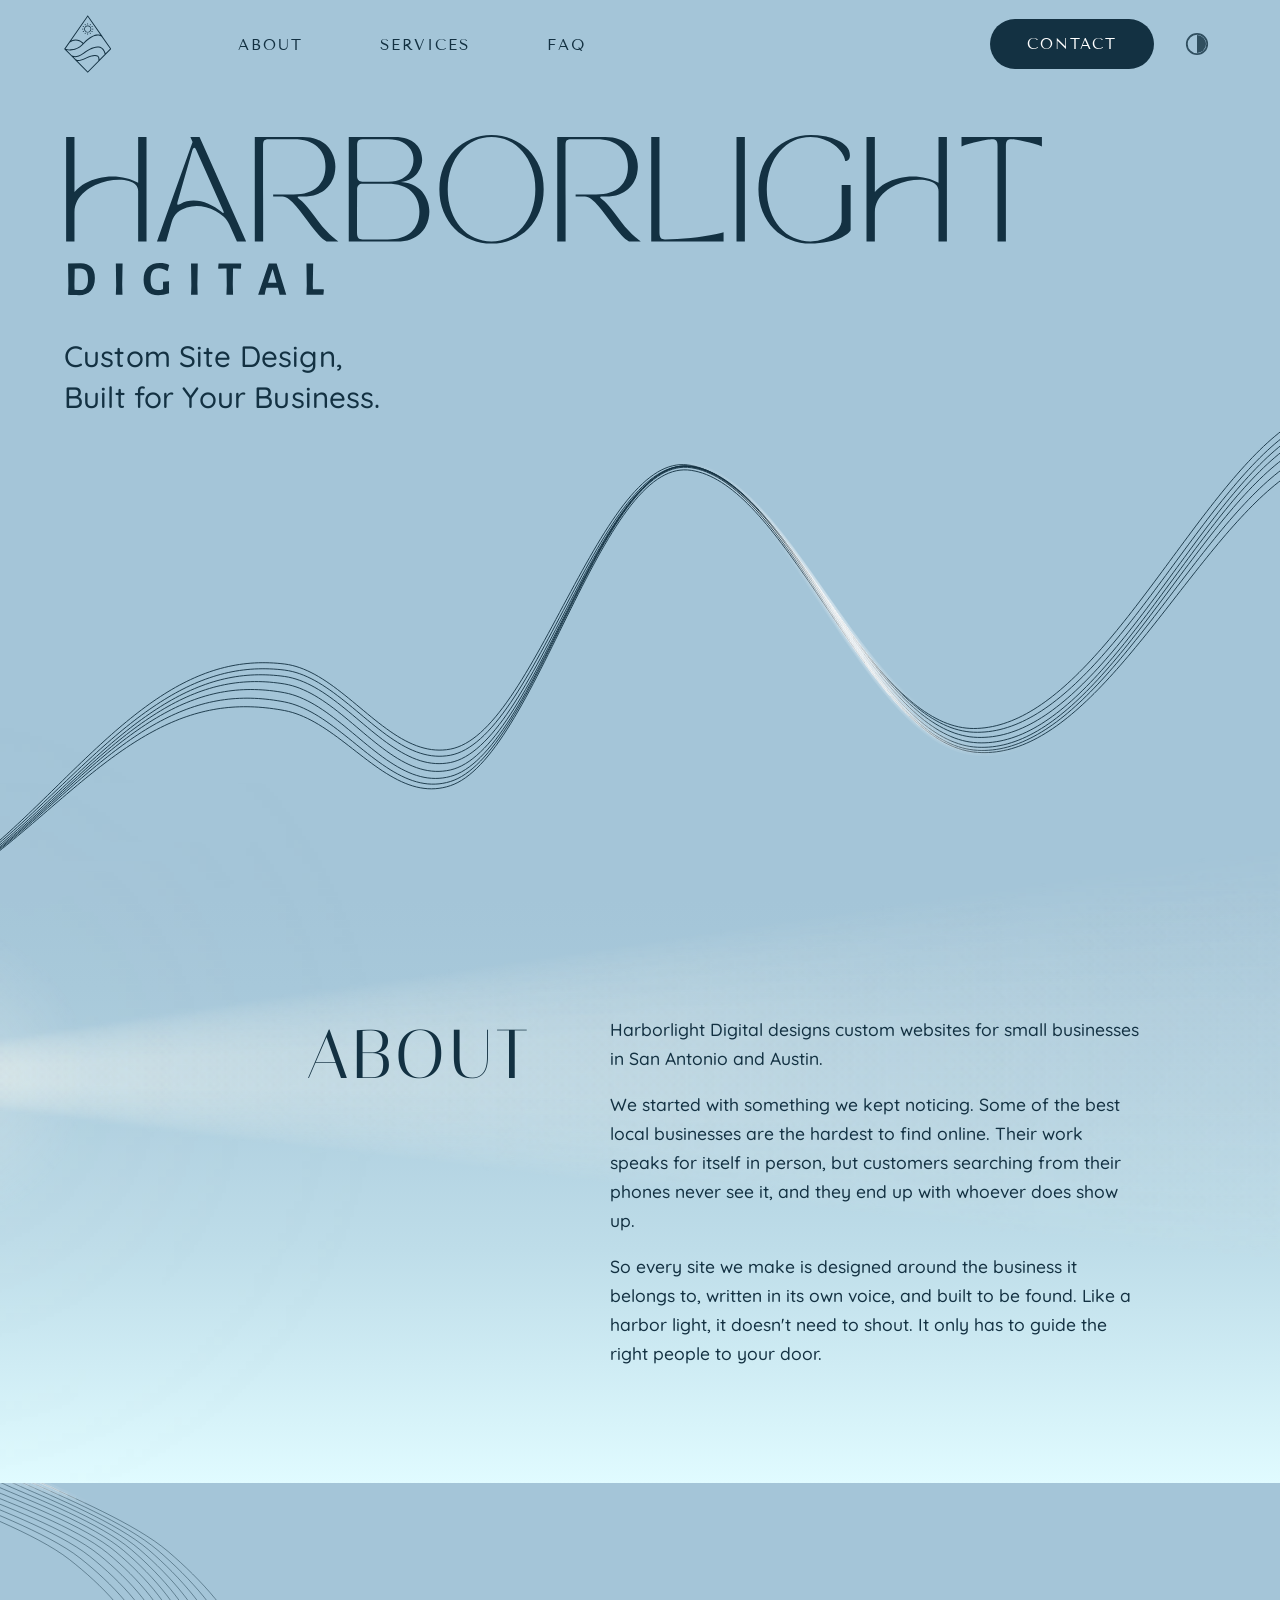
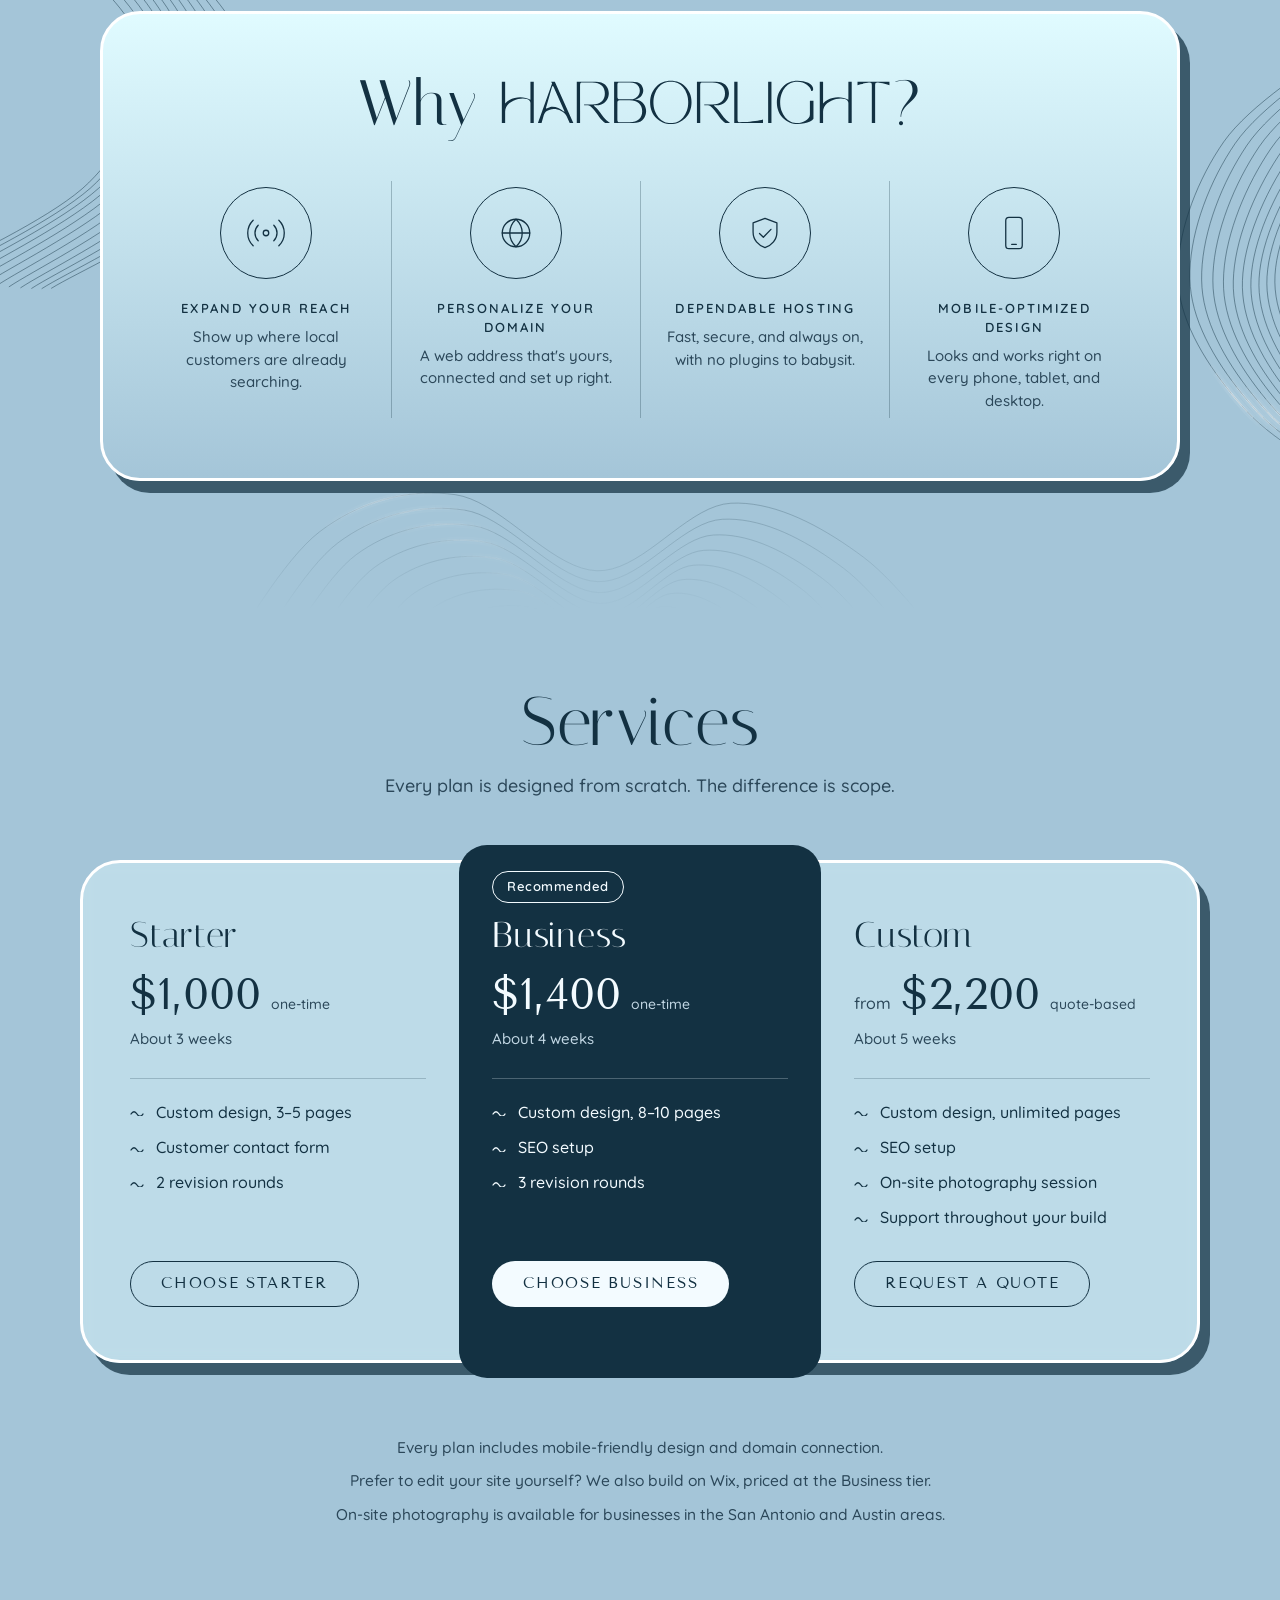
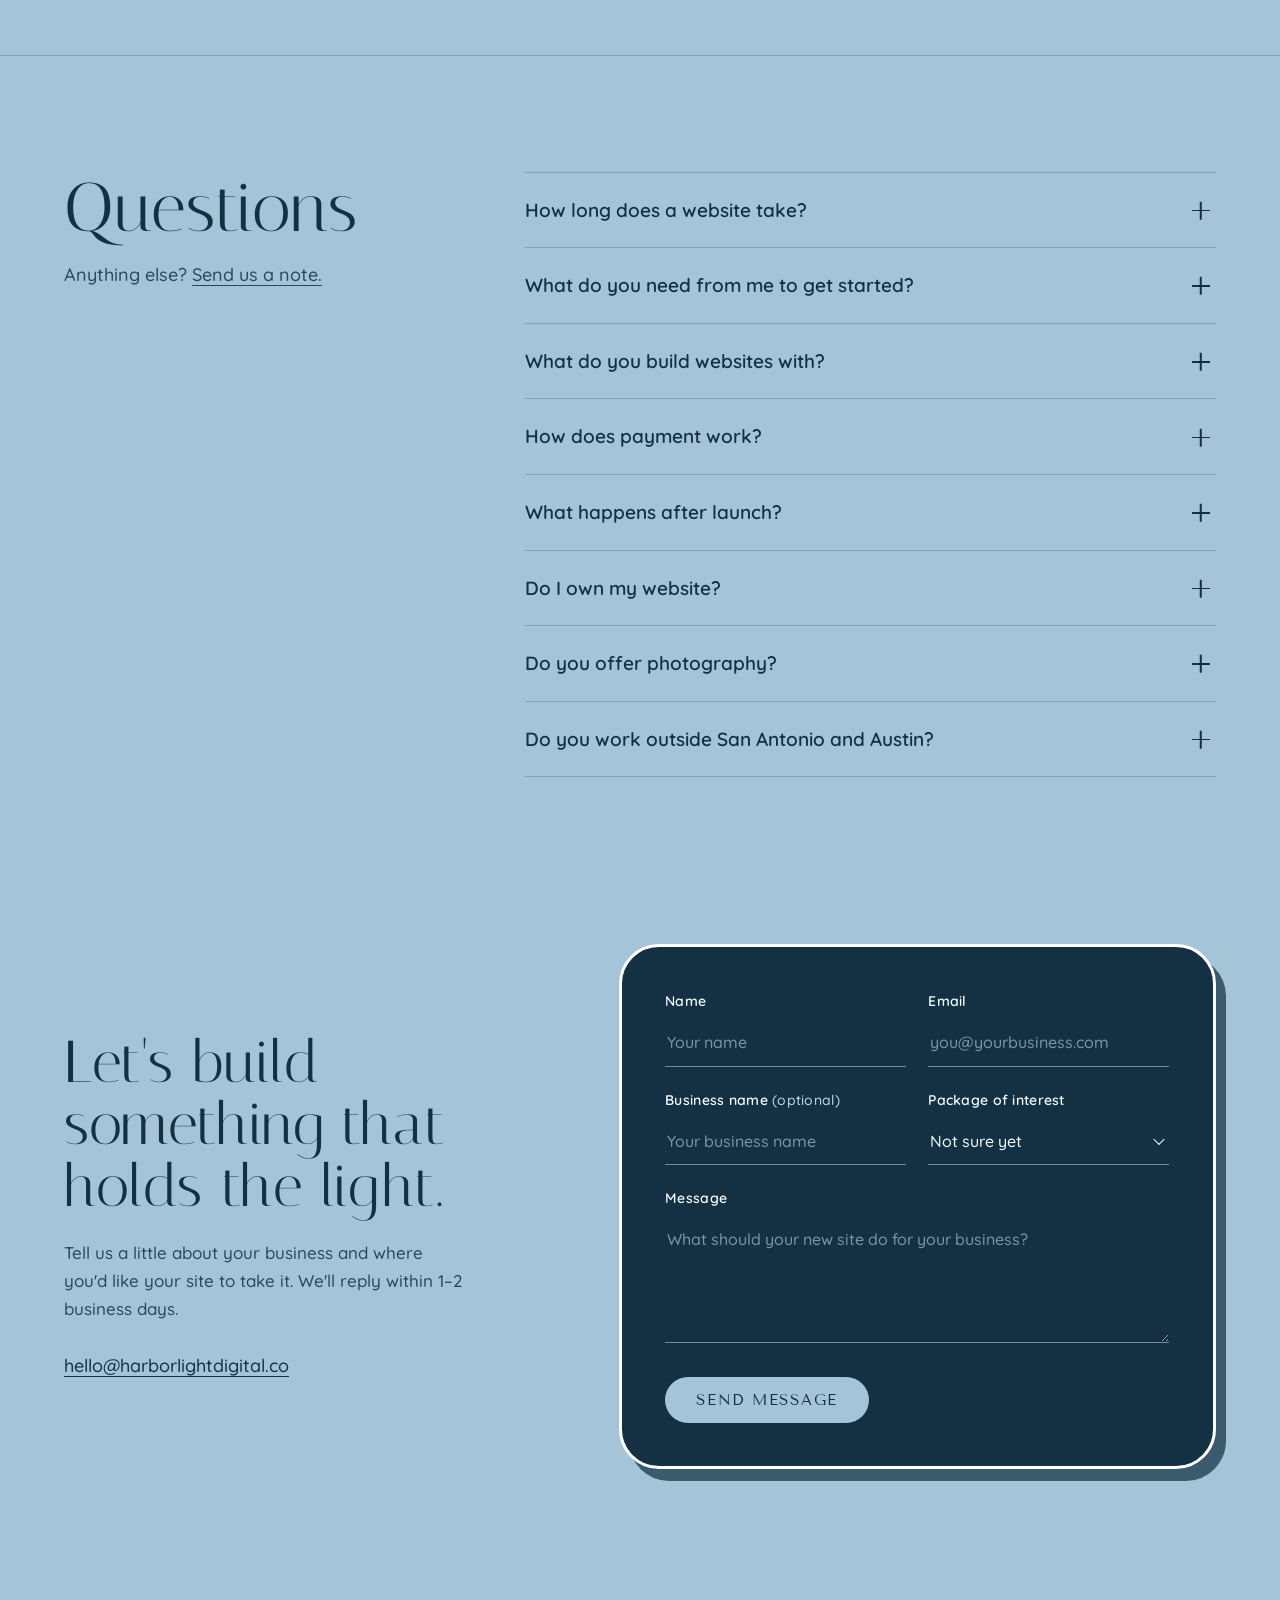
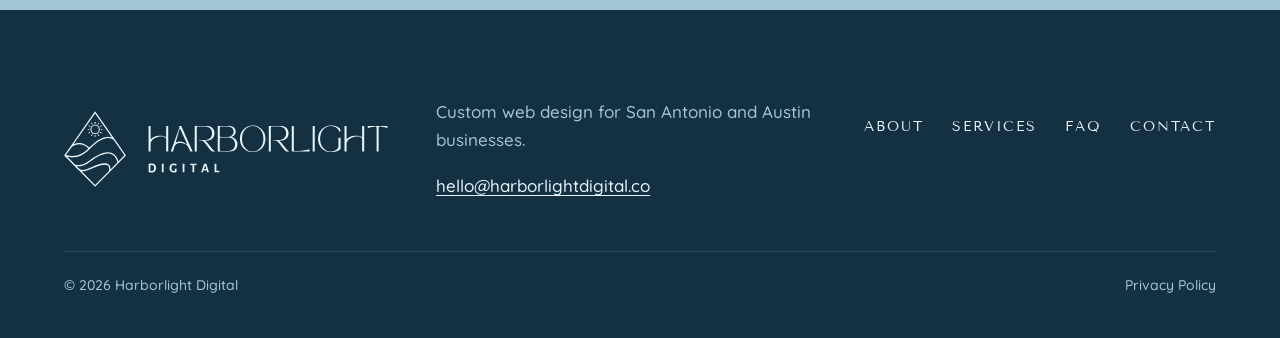
==== commit 6b3ea650: "Add files via upload" ====
--- a/index.html
+++ b/index.html
@@ -60,12 +60,18 @@
 <header class="site-header" id="top">
   <div class="wrap header-inner">
     <a class="brand" href="#top" aria-label="Harborlight Digital, back to top">
-      <svg class="brand-mark" viewBox="0 0 702.5 858.2" aria-hidden="true"><use href="#hl-mark" width="702.5" height="858.2"/></svg>
+      <span class="brand-flip" aria-hidden="true">
+        <svg class="brand-mark" viewBox="0 0 702.5 858.2"><use href="#hl-mark" width="702.5" height="858.2"/></svg>
+        <svg class="brand-mark brand-mark--back" viewBox="0 0 702.5 858.2"><use href="#hl-mark" width="702.5" height="858.2"/></svg>
+      </span>
     </a>
 
     <button class="nav-toggle" type="button" aria-expanded="false" aria-controls="site-nav">
       <span class="sr-only">Menu</span>
-      <span class="nav-toggle-lines" aria-hidden="true"></span>
+      <svg class="nav-waves" viewBox="0 0 30 20" aria-hidden="true">
+        <path class="nav-wave nav-wave--top" d="M1 7.25C3.5 5.45 5.8 4.45 8.6 4.45C12.5 4.45 16 6.95 20.2 6.95C24 6.95 26.5 5.45 29 4.45"/>
+        <path class="nav-wave nav-wave--bottom" d="M1 15.75C3.5 13.95 5.8 12.95 8.6 12.95C12.5 12.95 16 15.45 20.2 15.45C24 15.45 26.5 13.95 29 12.95"/>
+      </svg>
     </button>
 
     <nav class="site-nav" id="site-nav" aria-label="Main">
@@ -78,6 +84,13 @@
       </ul>
       <a class="btn btn-solid nav-cta" href="#contact">Contact</a>
     </nav>
+
+    <button class="theme-toggle" type="button" aria-label="Switch to dark mode">
+      <svg viewBox="0 0 40 40" aria-hidden="true">
+        <circle cx="20" cy="20" r="17" fill="none" stroke="currentColor" stroke-width="3"/>
+        <path d="M20 5a15 15 0 0 1 0 30z" fill="currentColor"/>
+      </svg>
+    </button>
   </div>
 </header>
 
@@ -99,12 +112,12 @@
 
   <!-- ABOUT -->
   <section class="about" id="about" aria-labelledby="about-title">
-    <canvas class="wave-canvas about-waves" data-wave="about" aria-hidden="true"></canvas>
+    <canvas class="wave-canvas about-waves" data-wave="beacon" data-res="0.25" aria-hidden="true"></canvas>
     <div class="wrap about-inner">
       <h2 id="about-title" class="display about-title">About</h2>
       <div class="about-copy">
         <p>Harborlight Digital designs custom websites for small businesses in San Antonio and Austin.</p>
-        <p>We started with something we kept noticing: some of the best local businesses are the hardest to find online. Their work speaks for itself in person, but customers searching from their phones never see it, and they end up with whoever does show up.</p>
+        <p>We started with something we kept noticing. Some of the best local businesses are the hardest to find online. Their work speaks for itself in person, but customers searching from their phones never see it, and they end up with whoever does show up.</p>
         <p>So every site we make is designed around the business it belongs to, written in its own voice, and built to be found. Like a harbor light, it doesn't need to shout. It only has to guide the right people to your door.</p>
       </div>
     </div>
@@ -208,7 +221,7 @@
             <li>Custom design, unlimited pages</li>
             <li>SEO setup</li>
             <li>On-site photography session</li>
-            <li>Ongoing support</li>
+            <li>Support throughout your build</li>
           </ul>
           <a class="btn btn-line plan-cta" href="#contact" data-package="Custom">Request a quote</a>
         </article>
@@ -241,7 +254,7 @@
         </details>
         <details>
           <summary>What do you build websites with?</summary>
-          <div class="faq-answer"><p>Most sites are hand-coded, which keeps them fast and secure with nothing to patch or update. If you'd rather make edits yourself, we can build on Wix instead, priced at the Business tier.</p></div>
+          <div class="faq-answer"><p>Every site is custom-built for your business from the ground up, not dropped into a template, so it stays fast, secure, and easy to keep running. If you'd rather make edits yourself, we can build on Wix instead, priced at the Business tier.</p></div>
         </details>
         <details>
           <summary>How does payment work?</summary>
@@ -249,11 +262,11 @@
         </details>
         <details>
           <summary>What happens after launch?</summary>
-          <div class="faq-answer"><p>Custom plans include ongoing support. For Starter and Business sites, help is there whenever you need it: $50 for a small update, and larger changes at $75 an hour, quoted before we start. There's no subscription.</p></div>
+          <div class="faq-answer"><p>Custom plans include support for the whole time your site is being built. Once it's live, help is there whenever you need it, on any plan: $50 for a small update, and larger changes at $75 an hour, quoted before we start. There's no subscription.</p></div>
         </details>
         <details>
           <summary>Do I own my website?</summary>
-          <div class="faq-answer"><p>Yes. Your domain is registered in your name and your content is yours. If you ever move on, we'll hand over everything you need.</p></div>
+          <div class="faq-answer"><p>Yes. Your domain is registered in your name and your content is yours. Once your final payment is in and your site goes live, we'll hand over everything you need.</p></div>
         </details>
         <details>
           <summary>Do you offer photography?</summary>
@@ -261,7 +274,7 @@
         </details>
         <details>
           <summary>Do you work outside San Antonio and Austin?</summary>
-          <div class="faq-answer"><p>Our focus is San Antonio and Austin, and we're glad to talk about projects elsewhere. On-site photography stays within those two areas.</p></div>
+          <div class="faq-answer"><p>Our focus is San Antonio and Austin, and we're glad to talk about projects elsewhere.</p></div>
         </details>
       </div>
     </div>
@@ -284,7 +297,7 @@
           <div class="field-row">
             <div class="field">
               <label for="f-name">Name</label>
-              <input id="f-name" name="name" type="text" autocomplete="name" required placeholder="Jordan Reyes">
+              <input id="f-name" name="name" type="text" autocomplete="name" required placeholder="Your name">
               <p class="field-error" id="err-name" hidden>Enter your name.</p>
             </div>
             <div class="field">
@@ -297,7 +310,7 @@
           <div class="field-row">
             <div class="field">
               <label for="f-business">Business name <span class="optional">(optional)</span></label>
-              <input id="f-business" name="business" type="text" autocomplete="organization" placeholder="Reyes Plumbing Co.">
+              <input id="f-business" name="business" type="text" autocomplete="organization" placeholder="Your business name">
             </div>
             <div class="field">
               <label for="f-package">Package of interest</label>
@@ -346,16 +359,12 @@
       <a href="#contact">Contact</a>
     </nav>
     <p class="footer-email"><a href="mailto:hello@harborlightdigital.co">hello@harborlightdigital.co</a></p>
+  </div>
+  <div class="wrap footer-legal">
     <p class="footer-copy">&copy; <span id="year">2026</span> Harborlight Digital</p>
+    <a href="privacy.html">Privacy Policy</a>
   </div>
 </footer>
-
-<button class="theme-toggle" type="button" aria-label="Switch to dark mode">
-  <svg viewBox="0 0 40 40" aria-hidden="true">
-    <circle cx="20" cy="20" r="17" fill="none" stroke="currentColor" stroke-width="3"/>
-    <path d="M20 5a15 15 0 0 1 0 30z" fill="currentColor"/>
-  </svg>
-</button>
 
 <script src="waves.js" defer></script>
 <script src="main.js" defer></script>
--- a/styles.css
+++ b/styles.css
@@ -17,7 +17,11 @@
   --mist: #e0fbff;
   --hairline: rgba(19, 49, 66, 0.22);
 
-  --about-bg: linear-gradient(180deg, #a4c5d8 0%, #e0fbff 100%);
+  /* Eased so it starts flat where the hero ends: no visible crease between the two. */
+  --about-bg: linear-gradient(180deg, #a4c5d8 0%, #a7c8da 15%, #afcfdf 35%, #bedde9 60%, #e0fbff 100%);
+  --beam-rgb: 255, 252, 242;  /* lighthouse beam in the About fog */
+  --beam-strength: 1;
+  --beam-bleed: clamp(160px, 26vh, 300px); /* how far the beam's light drifts up into the hero */
   --why-bg: linear-gradient(180deg, #e0fbff 0%, #a4c5d8 100%);
   --why-title: #133142;
   --why-ink: #133142;
@@ -41,6 +45,15 @@
   --field-line: rgba(19, 49, 66, 0.45);
   --error: #8a1c1c;
   --success: #12503a;
+  /* Contact form card: the reverse of the page (dark card here, light card in dark mode) */
+  --panel-field-line: rgba(243, 251, 255, 0.45);
+  --panel-error: #ffb4a8;
+  --panel-success: #a8f0cf;
+  --send-bg: #a4c5d8;         /* Send button: harbor blue on the navy card */
+  --send-ink: #133142;
+  --send-hover-bg: #a4c5d8;   /* on hover it keeps its color and gets a soft white glow */
+  --send-hover-ink: #133142;
+  --send-glow: rgba(255, 255, 255, 0.6);   /* softer than dark mode: white glows brighter on navy */
 
   --footer-bg: #133142;
   --footer-ink: #e9f5fb;
@@ -70,7 +83,9 @@
   --ink-soft: #b9cfdc;
   --hairline: rgba(238, 247, 252, 0.2);
 
-  --about-bg: linear-gradient(180deg, #1a3141 0%, #7d96a7 100%);
+  --about-bg: linear-gradient(180deg, #1a3141 0%, #1f3646 15%, #2c4454 35%, #465e6e 60%, #7d96a7 100%);
+  --beam-rgb: 255, 243, 214;
+  --beam-strength: 0.6;
   --why-bg: linear-gradient(180deg, #aee2ff 0%, #000000 100%);
   --why-title: #133142;
   --why-ink: #ffffff;
@@ -93,6 +108,14 @@
   --field-line: rgba(238, 247, 252, 0.45);
   --error: #ffb4a8;
   --success: #a8f0cf;
+  --panel-field-line: rgba(19, 49, 66, 0.45);
+  --panel-error: #8a1c1c;
+  --panel-success: #12503a;
+  --send-bg: #133142;         /* Send button: navy on the light card */
+  --send-ink: #a4c5d8;
+  --send-hover-bg: #133142;   /* stays navy and glows, like the theme toggle */
+  --send-hover-ink: #e0fbff;
+  --send-glow: rgba(240, 252, 255, 0.95);
 
   --footer-bg: #0f2230;
   --footer-ink: #e9f5fb;
@@ -115,6 +138,8 @@
 /* ---------- Base ---------- */
 *, *::before, *::after { box-sizing: border-box; }
 html { scroll-behavior: smooth; -webkit-text-size-adjust: 100%; }
+/* No gray/blue flash box when tapping links and buttons on phones; each control has its own pressed state. */
+a, button, summary, select, label { -webkit-tap-highlight-color: transparent; }
 body {
   margin: 0;
   background: var(--bg);
@@ -167,8 +192,12 @@
 }
 .site-header.is-scrolled { box-shadow: 0 1px 0 var(--hairline); }
 .header-inner { height: var(--header-h); display: flex; align-items: center; justify-content: space-between; gap: 24px; }
-.brand { display: inline-flex; color: var(--ink); border-radius: 8px; }
-.brand-mark { height: 58px; width: auto; aspect-ratio: 702.5 / 858.2; }
+.brand { display: inline-flex; color: var(--ink); border-radius: 8px; perspective: 480px; }
+/* The logo flips like a card when the theme changes, matching the toggle's coin flip. */
+.brand-flip { display: grid; transform-style: preserve-3d; transition: transform .7s cubic-bezier(.45, .05, .25, 1); }
+:root[data-theme="dark"] .brand-flip { transform: rotateY(180deg); }
+.brand-mark { grid-area: 1 / 1; height: 58px; width: auto; aspect-ratio: 702.5 / 858.2; backface-visibility: hidden; -webkit-backface-visibility: hidden; }
+.brand-mark--back { transform: rotateY(180deg); }
 
 .site-nav { display: flex; align-items: center; gap: clamp(28px, 5vw, 76px); flex: 1; justify-content: flex-end; }
 .site-nav ul { display: flex; gap: clamp(28px, 6vw, 104px); margin-right: auto; margin-left: clamp(32px, 8vw, 130px); }
@@ -193,18 +222,20 @@
 .hero-digital { width: min(22vw, 260px); min-width: 150px; height: auto; aspect-ratio: 250.8 / 35.1; margin-left: .2%; }
 .hero-slogan { margin-top: clamp(22px, 3vw, 40px); font-size: clamp(22px, 2.3vw, 34px); line-height: 1.4; font-weight: 500; letter-spacing: .005em; }
 .hero-waves { position: absolute; left: 0; right: 0; bottom: 0; width: 100%; height: 60%; z-index: 1; }
-.hero::after {
-  content: ""; position: absolute; inset: auto 0 0 0; height: 56px; z-index: 0; pointer-events: none;
-  background: linear-gradient(180deg, transparent, rgba(0, 0, 0, .035));
-}
 
 /* ---------- About ---------- */
-.about { position: relative; overflow: hidden; background: var(--about-bg); padding: clamp(96px, 9vw, 130px) 0 clamp(88px, 9vw, 124px); }
+.about { position: relative; background: var(--about-bg); padding: clamp(96px, 9vw, 130px) 0 clamp(88px, 9vw, 124px); }
 .about-inner { position: relative; z-index: 2; display: grid; grid-template-columns: minmax(0, 1fr) minmax(0, 1.35fr); gap: clamp(32px, 6vw, 96px); align-items: start; max-width: 1000px; }
 .about-title { padding-top: 4px; text-transform: uppercase; letter-spacing: .06em; justify-self: end; }
 .about-copy { max-width: 56ch; display: grid; gap: 1em; font-size: 17.5px; }
-.about-copy p:first-child { font-size: 20px; line-height: 1.5; }
-.about-waves { position: absolute; inset: 0; width: 100%; height: 100%; z-index: 1; pointer-events: none; }
+/* The lighthouse beam's canvas reaches up past the top of About so its light drifts softly
+   into the bottom of the hero, fading out with no visible edge. */
+.about-waves {
+  position: absolute; left: 0; right: 0; top: calc(-1 * var(--beam-bleed)); width: 100%; height: calc(100% + var(--beam-bleed));
+  z-index: 1; pointer-events: none;
+  -webkit-mask-image: linear-gradient(to bottom, transparent, #000 var(--beam-bleed));
+          mask-image: linear-gradient(to bottom, transparent, #000 var(--beam-bleed));
+}
 
 /* ---------- Glass surfaces (Why card, plans, contact form) ---------- */
 .glass {
@@ -293,6 +324,30 @@
 .contact-intro p { margin-top: 22px; color: var(--ink-soft); max-width: 40ch; }
 .contact-intro .contact-email { margin-top: 28px; color: var(--ink); font-size: 18px; }
 .contact-panel { padding: clamp(28px, 3.4vw, 46px); }
+/* The form card flips the page colors so it stands out: a dark card with light text and a light
+   Send button in light mode, and a light card with dark text and a dark Send button in dark mode.
+   Everything inside reads its colors from these local values. */
+.glass.contact-panel {
+  --ink: var(--featured-ink);
+  --ink-soft: var(--featured-ink-soft);
+  --field-line: var(--panel-field-line);
+  --btn-bg: var(--send-bg);
+  --btn-ink: var(--send-ink);
+  --error: var(--panel-error);
+  --success: var(--panel-success);
+  background: var(--featured-bg);
+  color: var(--ink);
+}
+.contact-panel ::selection { background: var(--ink); color: var(--featured-bg); }
+/* Keep browser autofill from painting the fields a mismatched color. */
+.contact-panel input:-webkit-autofill,
+.contact-panel textarea:-webkit-autofill,
+.contact-panel select:-webkit-autofill {
+  -webkit-text-fill-color: var(--ink);
+  box-shadow: 0 0 0 1000px var(--featured-bg) inset;
+  caret-color: var(--ink);
+  transition: background-color 9999s ease 0s;
+}
 .contact-form { display: grid; gap: 22px; }
 .field-row { display: grid; grid-template-columns: 1fr 1fr; gap: 22px; }
 .field label { display: block; font-size: 14px; font-weight: 600; letter-spacing: .02em; margin-bottom: 6px; }
@@ -315,7 +370,12 @@
 .field-error { margin-top: 6px; font-size: 14px; color: var(--error); }
 .hp { position: absolute; left: -9999px; width: 1px; height: 1px; overflow: hidden; }
 .form-actions { display: flex; align-items: center; gap: 20px; flex-wrap: wrap; margin-top: 4px; }
-.form-actions .btn { min-width: 200px; }
+.form-actions .btn { min-width: 200px; transition: transform .2s ease, background-color .3s ease, color .3s ease, border-color .3s ease, box-shadow .35s ease; }
+/* Send lights up on hover with a soft halo, like the theme toggle. */
+.contact-panel .form-actions .btn:focus-visible { background: var(--send-hover-bg); color: var(--send-hover-ink); box-shadow: 0 0 16px 4px var(--send-glow); }
+@media (hover: hover) {
+  .contact-panel .form-actions .btn:hover { background: var(--send-hover-bg); color: var(--send-hover-ink); box-shadow: 0 0 16px 4px var(--send-glow); }
+}
 .form-actions .btn[aria-busy="true"] { opacity: .7; cursor: progress; }
 .form-status { font-size: 15px; }
 .form-status.is-error { color: var(--error); }
@@ -325,7 +385,7 @@
 
 /* ---------- Footer ---------- */
 .site-footer { background: var(--footer-bg); color: var(--footer-ink); padding: clamp(56px, 7vw, 88px) 0 40px; transition: background-color .5s ease; }
-.footer-inner { display: grid; grid-template-columns: auto 1fr auto; grid-template-areas: "brand line nav" "brand email copy"; gap: 18px 48px; align-items: center; }
+.footer-inner { display: grid; grid-template-columns: auto 1fr auto; grid-template-areas: "brand line nav" "brand email ."; gap: 18px 48px; align-items: center; }
 .footer-brand { grid-area: brand; display: flex; align-items: center; gap: 22px; }
 .footer-mark { height: 76px; width: auto; aspect-ratio: 702.5 / 858.2; }
 .footer-lockup { display: grid; gap: 10px; justify-items: start; }
@@ -336,24 +396,49 @@
 .footer-nav a { text-decoration: none; }
 .footer-nav a:hover { text-decoration: underline; }
 .footer-email { grid-area: email; }
-.footer-copy { grid-area: copy; color: var(--footer-ink-soft); font-size: 14px; justify-self: end; }
-
-/* ---------- Theme toggle (sticky, bottom-left) ---------- */
-/* Dim at rest, lights up on hover, flips like a coin when clicked (the flip side shows the current mode). */
+/* Bottom bar: copyright and legal links */
+.footer-legal {
+  display: flex; flex-wrap: wrap; justify-content: space-between; align-items: center; gap: 10px 28px;
+  margin-top: clamp(36px, 4vw, 52px); padding-top: 22px; border-top: 1px solid rgba(233, 245, 251, .14);
+  color: var(--footer-ink-soft); font-size: 14px;
+}
+.footer-legal a { text-decoration: none; }
+.footer-legal a:hover { color: var(--footer-ink); text-decoration: underline; }
+
+/* ---------- Theme toggle (in the header, after Contact) ---------- */
+/* Slightly soft at rest, full strength with a glow on hover, flips like a coin when clicked (the flip side shows the current mode). */
 .theme-toggle {
-  position: fixed; left: clamp(14px, 2.4vw, 32px); bottom: calc(clamp(14px, 2.4vw, 32px) + env(safe-area-inset-bottom, 0px)); z-index: 40;
-  width: 40px; height: 40px; padding: 5px; border-radius: 50%;
-  border: 0; cursor: pointer; color: var(--ink); background: var(--bg);
-  opacity: .45; perspective: 240px;
-  transition: opacity .35s ease, box-shadow .35s ease, background-color .5s ease, color .5s ease;
-}
-.theme-toggle svg { width: 100%; height: 100%; transform-style: preserve-3d; transition: transform .7s cubic-bezier(.45, .05, .25, 1); }
+  flex: none; width: 38px; height: 38px; padding: 7px; border-radius: 50%;
+  border: 0; cursor: pointer; color: var(--ink); background: transparent;
+  opacity: .8; perspective: 240px;
+  transition: opacity .35s ease, color .5s ease;
+}
+/* The glow hugs the icon itself rather than the larger tap area around it. */
+.theme-toggle svg { width: 100%; height: 100%; border-radius: 50%; transform-style: preserve-3d; transition: transform .7s cubic-bezier(.45, .05, .25, 1), box-shadow .35s ease; }
 :root[data-theme="dark"] .theme-toggle svg { transform: rotateY(180deg); }
-.theme-toggle:focus-visible { opacity: 1; box-shadow: 0 0 14px 3px var(--toggle-glow); }
+.theme-toggle:focus-visible { opacity: 1; outline: none; }
+.theme-toggle:focus-visible svg { box-shadow: 0 0 8px 1px var(--toggle-glow); }
 @media (hover: hover) {
-  .theme-toggle:hover { opacity: 1; box-shadow: 0 0 14px 3px var(--toggle-glow); }
+  .theme-toggle:hover { opacity: 1; }
+  .theme-toggle:hover svg { box-shadow: 0 0 8px 1px var(--toggle-glow); }
 }
 .theme-toggle:active { opacity: 1; }
+
+/* ---------- Privacy policy page ---------- */
+.legal { padding: clamp(56px, 7vw, 100px) 0 clamp(80px, 9vw, 130px); }
+.legal-inner { max-width: 760px; }
+.legal-updated { margin-top: 14px; color: var(--ink-soft); font-size: 15px; }
+.legal-intro { margin-top: 28px; }
+.legal-summary { margin-top: 36px; padding: clamp(22px, 3vw, 30px) clamp(22px, 3.4vw, 34px); border: 1px solid var(--hairline); border-radius: 24px; }
+.legal h2 { margin: clamp(44px, 5vw, 60px) 0 14px; font-family: var(--font-display); font-size: clamp(28px, 3vw, 38px); line-height: 1.15; letter-spacing: .01em; }
+.legal h3 { margin: 26px 0 6px; font-family: var(--font-body); font-weight: 600; font-size: 17px; }
+.legal p + p { margin-top: 14px; }
+.legal ul { margin-top: 12px; display: grid; gap: 8px; }
+.legal ul + p { margin-top: 14px; }
+.legal li { position: relative; padding-left: 26px; }
+.legal li::before { content: ""; position: absolute; left: 4px; top: .78em; width: 10px; height: 1px; background: currentColor; opacity: .6; }
+.legal a { text-decoration: underline; }
+.legal .legal-summary h2 { margin-top: 0; font-size: clamp(24px, 2.4vw, 30px); }
 
 /* ---------- Tablet ---------- */
 @media (max-width: 1080px) {
@@ -362,8 +447,7 @@
   .why-item:nth-child(3) { border-left: 0; }
   .plans { grid-template-columns: 1fr; padding: 10px; max-width: 620px; }
   .plan-featured { margin: 0 -10px; padding-top: calc(clamp(28px, 3vw, 44px) + 34px); padding-bottom: clamp(28px, 3vw, 44px); }
-  .footer-inner { grid-template-columns: 1fr; grid-template-areas: "brand" "line" "nav" "email" "copy"; }
-  .footer-copy { justify-self: start; }
+  .footer-inner { grid-template-columns: 1fr; grid-template-areas: "brand" "line" "nav" "email"; }
 }
 
 /* ---------- Mobile ---------- */
@@ -371,20 +455,20 @@
   :root { --header-h: 72px; --radius-glass: 30px; }
   body { font-size: 16.5px; }
   .brand-mark { height: 46px; }
+  .theme-toggle { order: 1; margin-left: auto; width: 40px; height: 40px; padding: 8px; }
   .nav-toggle {
-    display: inline-grid; place-items: center; width: 48px; height: 48px; margin-left: auto;
+    order: 2; display: inline-grid; place-items: center; width: 48px; height: 48px; margin-left: -12px;
     border: 0; background: transparent; color: var(--ink); cursor: pointer; border-radius: 50%;
   }
-  .nav-toggle-lines, .nav-toggle-lines::before, .nav-toggle-lines::after {
-    display: block; width: 24px; height: 1.5px; background: currentColor; border-radius: 2px; position: relative;
-    transition: transform .35s ease, opacity .25s ease;
+  /* Menu icon: two waves that flatten and cross into an X when the menu opens. */
+  .nav-waves { width: 30px; height: 20px; overflow: visible; }
+  .nav-wave {
+    fill: none; stroke: currentColor; stroke-width: 1.1; stroke-linecap: round; stroke-linejoin: round; vector-effect: non-scaling-stroke;
+    transform-box: view-box; transform-origin: 15px 10px;
+    transition: transform .4s cubic-bezier(.45, .05, .25, 1);
   }
-  .nav-toggle-lines::before, .nav-toggle-lines::after { content: ""; position: absolute; left: 0; }
-  .nav-toggle-lines::before { top: -7px; }
-  .nav-toggle-lines::after { top: 7px; }
-  .nav-toggle[aria-expanded="true"] .nav-toggle-lines { background: transparent; }
-  .nav-toggle[aria-expanded="true"] .nav-toggle-lines::before { transform: translateY(7px) rotate(45deg); }
-  .nav-toggle[aria-expanded="true"] .nav-toggle-lines::after { transform: translateY(-7px) rotate(-45deg); }
+  .nav-toggle[aria-expanded="true"] .nav-wave--top { transform: rotate(45deg) scale(.8, .01); }
+  .nav-toggle[aria-expanded="true"] .nav-wave--bottom { transform: rotate(-45deg) scale(.8, .01); }
 
   .site-nav {
     position: absolute; left: 0; right: 0; top: var(--header-h);
@@ -409,7 +493,8 @@
 
   .about-inner { grid-template-columns: 1fr; gap: 20px; }
   .about-title { justify-self: start; }
-  .about { padding: 64px 0 132px; }
+  .about { padding: 64px 0 72px; }
+  :root { --beam-bleed: 150px; }
 
   .why-card { padding-inline: 14px; }
   .why-grid { grid-template-columns: 1fr 1fr; row-gap: 30px; }
@@ -430,7 +515,6 @@
 
   .footer-word { width: 200px; }
   .footer-nav { flex-wrap: wrap; gap: 14px 24px; }
-  .theme-toggle { width: 36px; height: 36px; padding: 4px; }
 }
 
 @media (max-width: 600px) {
